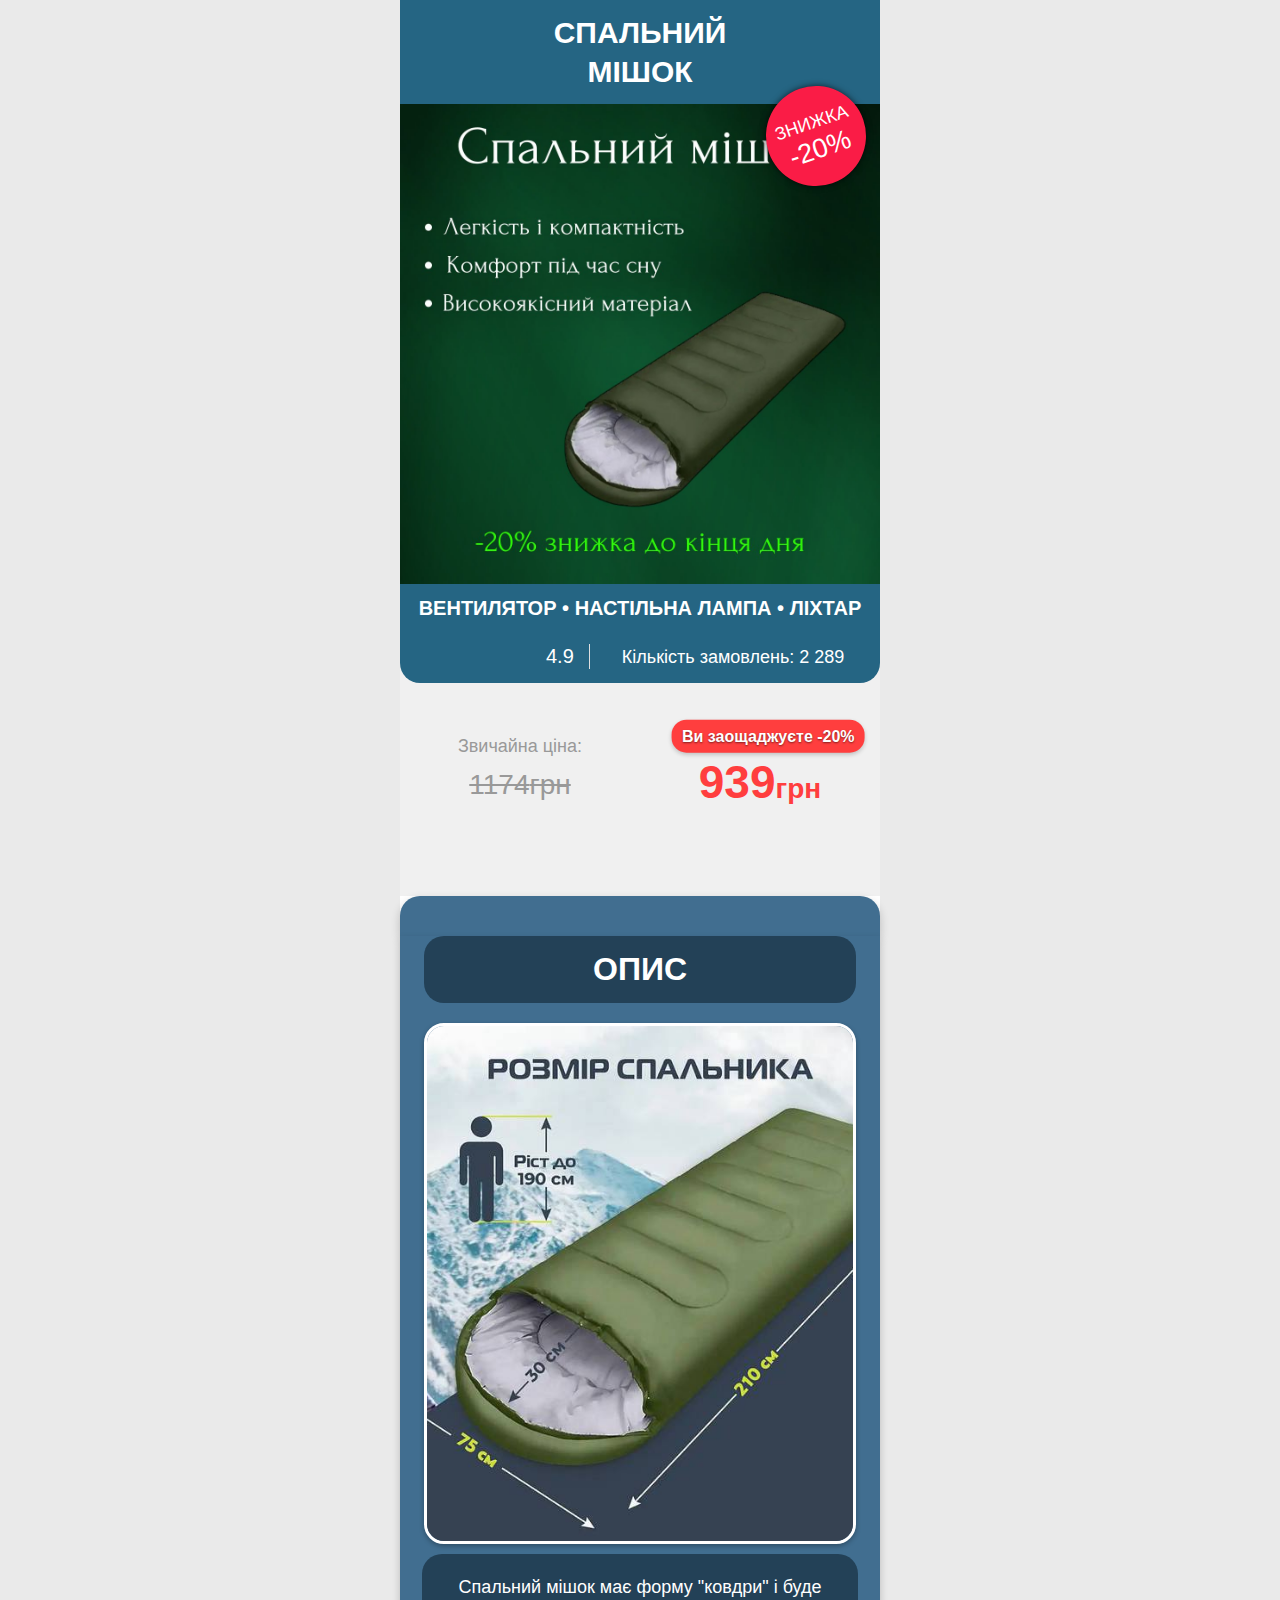
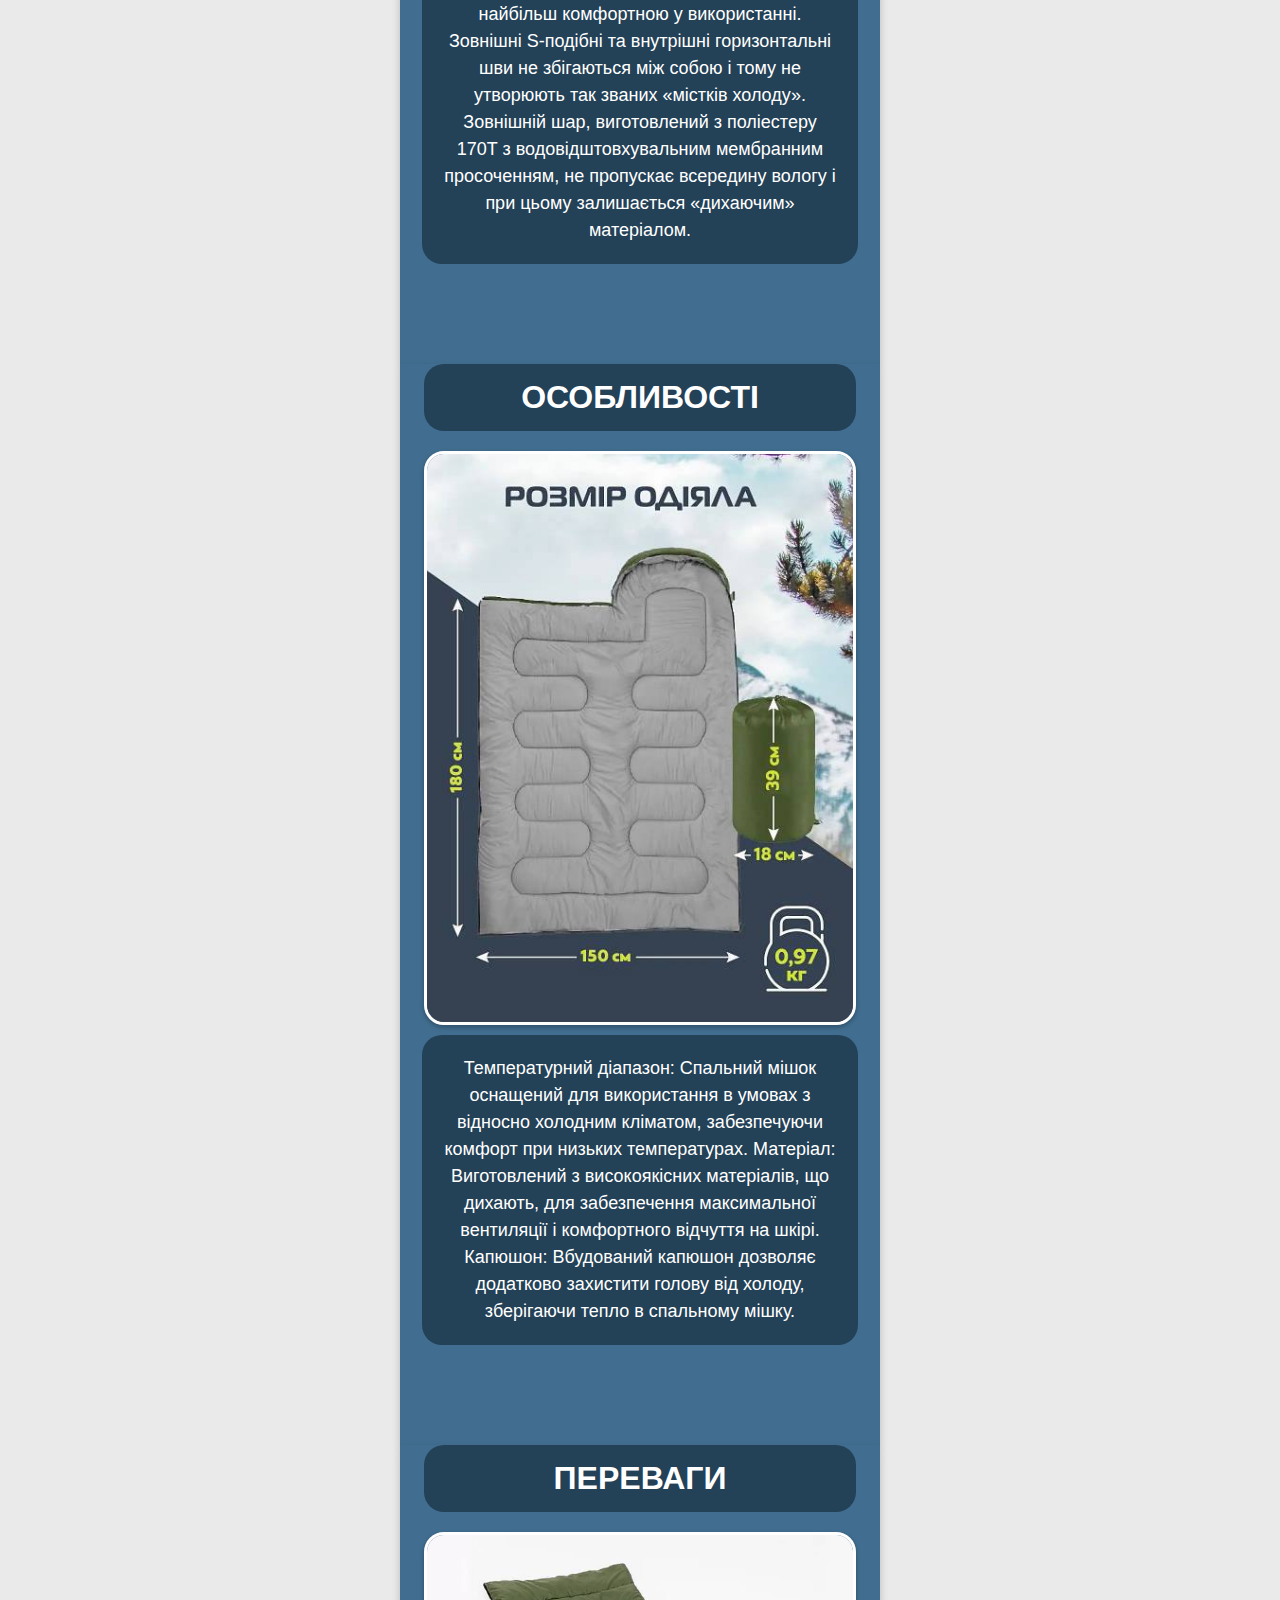
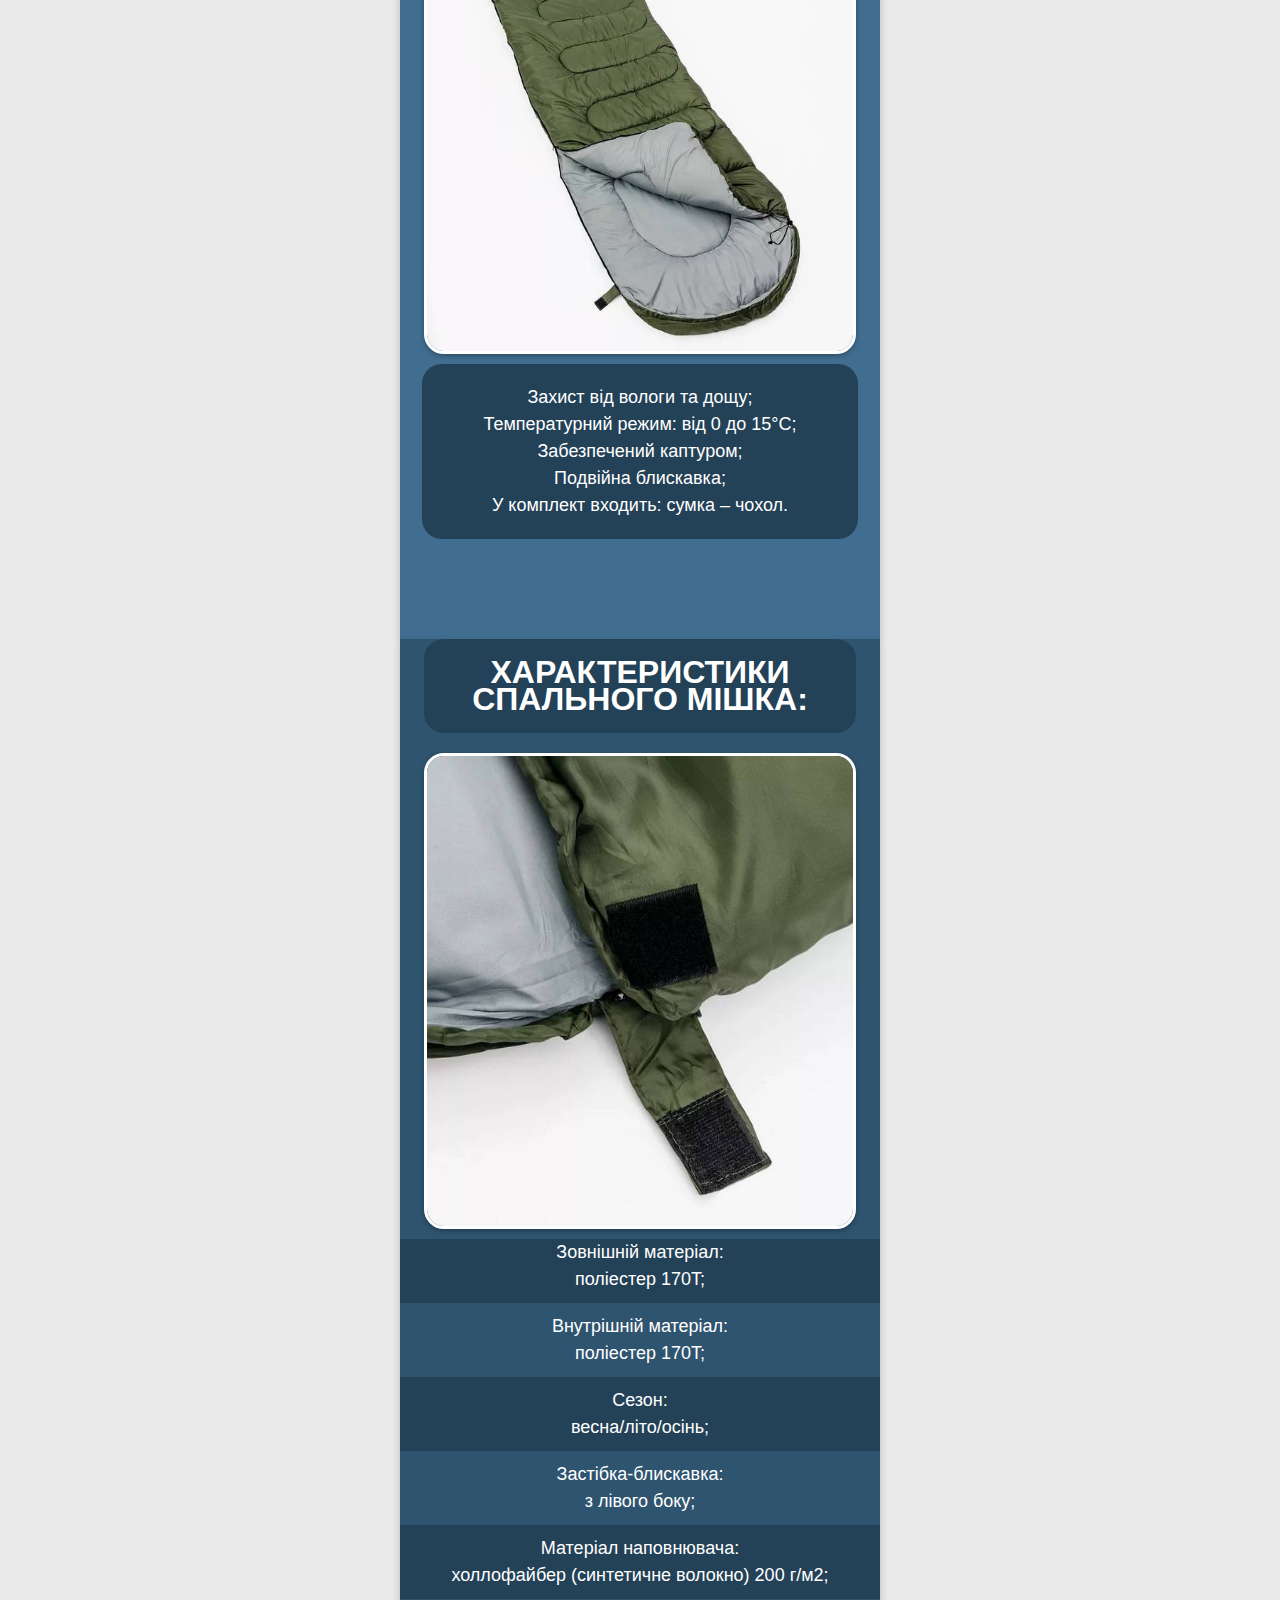
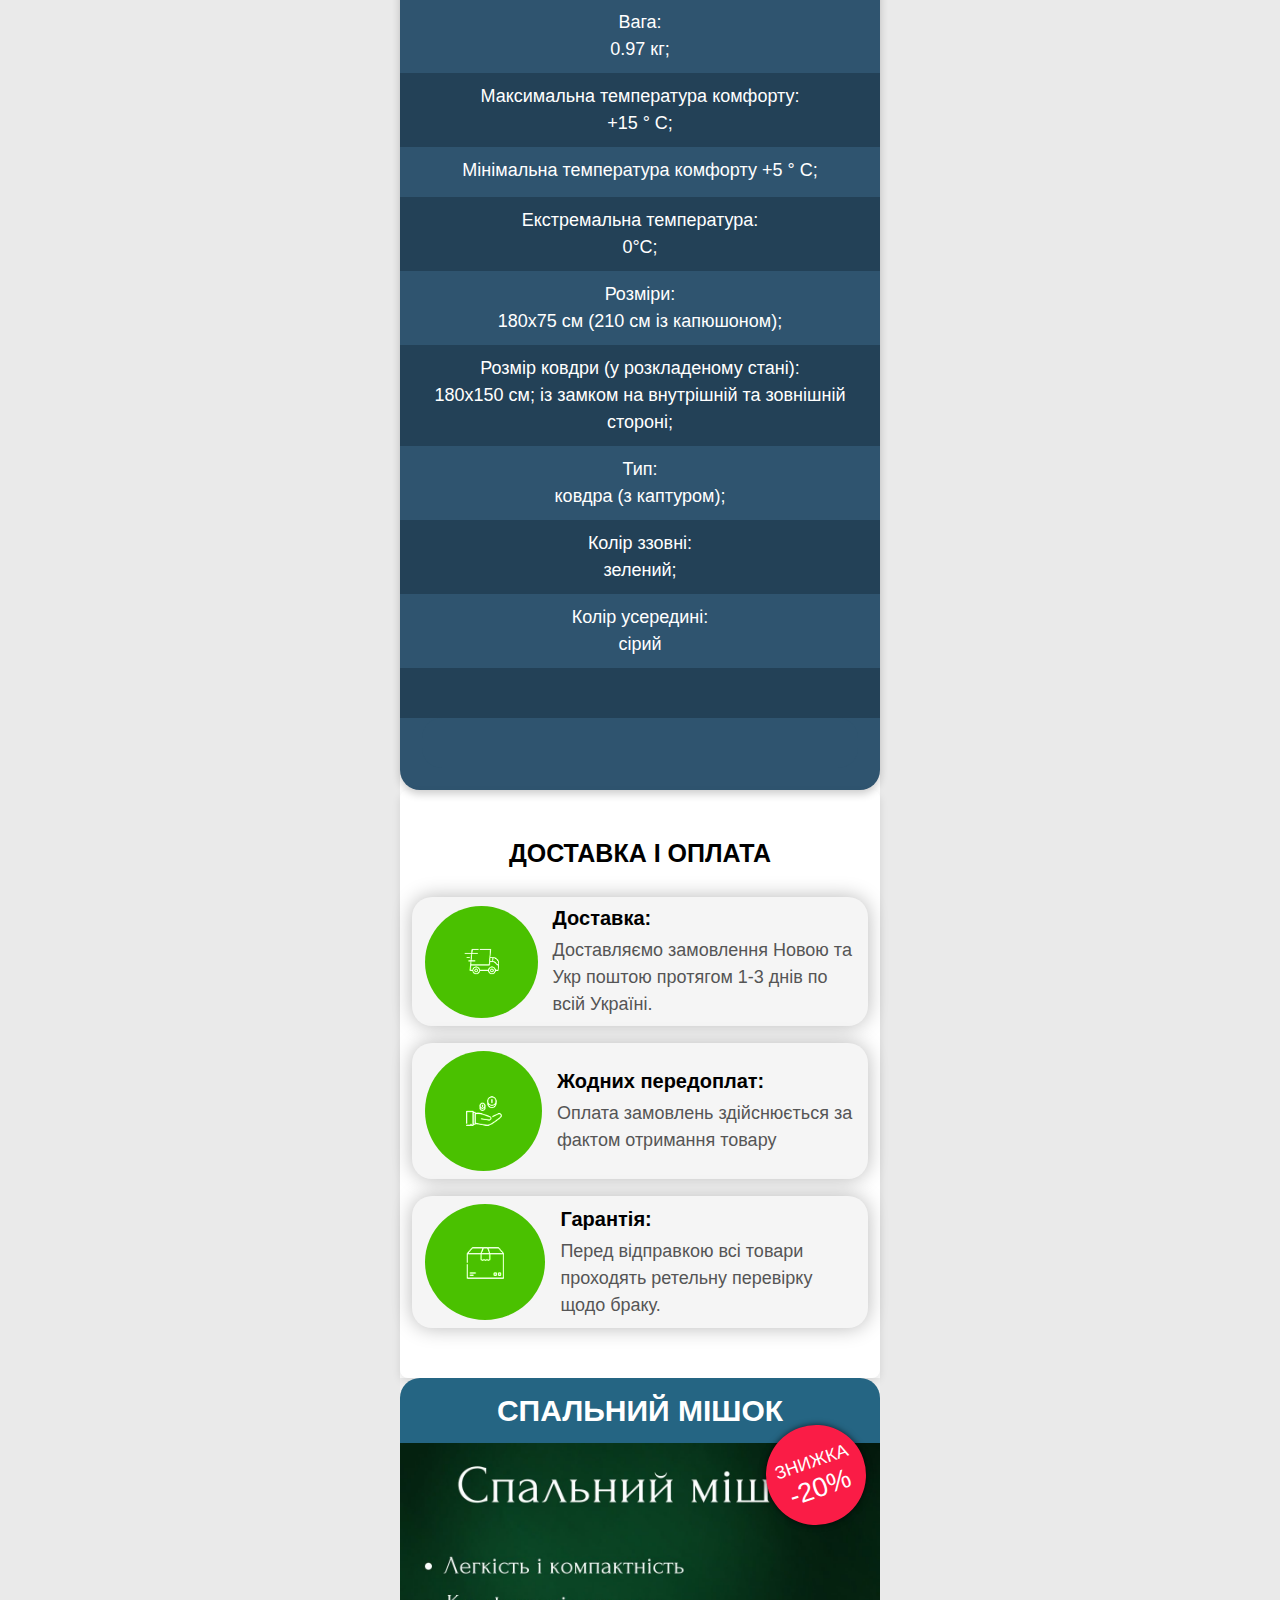
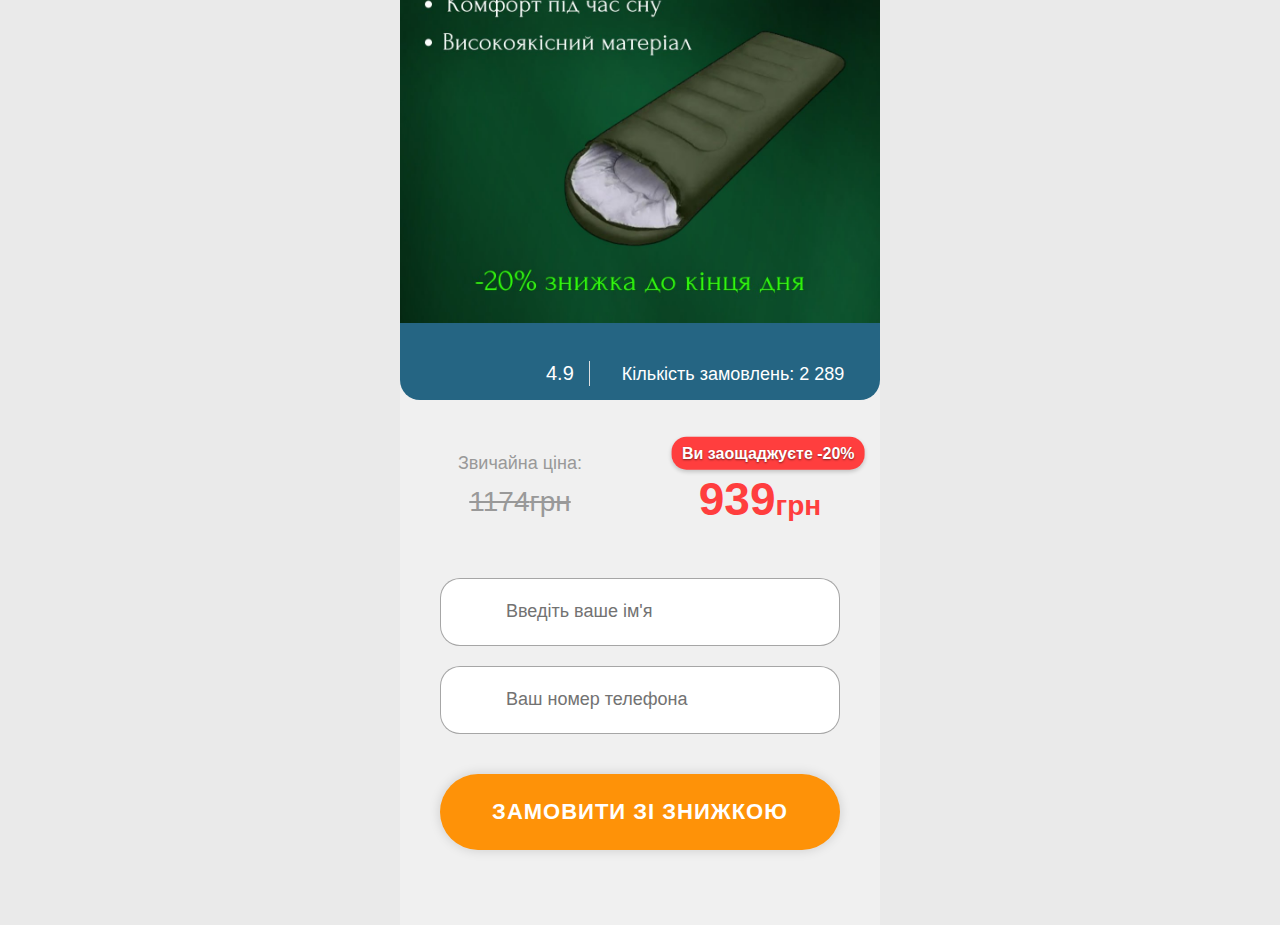
==== index.html @ 4ae697d4 "Rename мішок.html to index.html" ====
<!DOCTYPE html>
<!-- saved from url=(0030)https://venti3v1.kossmo.store/ -->
<html lang="ua-UA"><head><meta http-equiv="Content-Type" content="text/html; charset=UTF-8">
<script src="./мішок_files/1174885646827114" async=""></script><script async="" src="./мішок_files/fbevents.js.завантаження"></script><script src="./мішок_files/jquery-3.6.0.min.js.завантаження"></script>
<link href="./мішок_files/css2" rel="stylesheet">

    <title>Спальний мішок</title>
    
    <meta name="viewport" content="width=480">
    <meta name="description" content="Спальний мішок">
    <!-- <link rel="shortcut icon" href="https://oxyestore.com.ua/water_qbz/img/0rwi-iie.png" type="image/x-icon"> -->
    <link rel="stylesheet" href="./мішок_files/reset.css">
    <link rel="stylesheet" href="./мішок_files/GothamPro.css">
	<link rel="stylesheet" href="./мішок_files/owl.carousel.min.css">
    <link rel="stylesheet" href="./мішок_files/style.css">
<meta property="og:type" content="article">
<meta property="og:title" content="Акумуляторний вентилятор 3в1">
<meta property="og:description" content="Акумуляторний вентилятор 3в1">
<meta property="og:url" content="">


 <script> !function(f,b,e,v,n,t,s) {if(f.fbq)return;n=f.fbq=function(){n.callMethod? n.callMethod.apply(n,arguments):n.queue.push(arguments)}; if(!f._fbq)f._fbq=n;n.push=n;n.loaded=!0;n.version='2.0'; n.queue=[];t=b.createElement(e);t.async=!0; t.src=v;s=b.getElementsByTagName(e)[0]; s.parentNode.insertBefore(t,s)}(window, document,'script', 'https://connect.facebook.net/en_US/fbevents.js'); fbq('init', '1174885646827114'); fbq('track', 'PageView'); </script> <noscript><img height='1' width='1' style='display:none' src='https://www.facebook.com/tr?id=1174885646827114&ev=PageView&noscript=1'/></noscript>  



</head>
<body>
<button id="stickyAddToCart" style="display: none;">Замовити зі знижкою</button>
<div class="main_wrapper" id="home">
   <!-- <div class="header-top">
                <div class="timer">
                    <p>До кінця акції лишилося:</p>
                    <div class="timer_container">
                        <div class="timer_block">
                            <div class="count">00</div>
                            <div class="text">днів</div>
                        </div>
                        <div class="timer_block">
                            <div class="count hours">23</div>
                            <div class="text">годин</div>
                        </div>
                        <div class="timer_block">
                            <div class="count minutes">44</div>
                            <div class="text">хвилин</div>
                        </div>
                        <div class="timer_block">
                            <div class="count seconds">41</div>
                            <div class="text">секунд</div>
                        </div>
                    </div>
                </div>
         </div> -->
<!-- <ul class="header-bottom tabs">
                <li><a href="#home">Все про товар</a></li>
                <li><a href="#description">Опис</a></li>
                <li><a href="#characteristic">Характеристики</a></li>
                <li><a href="#feedback">Відгуки</a></li>
            </ul>  --> 
    
        <header class="offer_section">
            <h1 class="main_title">Спальний <br>мішок </h1>
            <div class="header_image">  
                <img src="./мішок_files/11.jpg" alt="">
                <div class="sale1">
      <p>
       Знижка
      </p>
      <p style="font-size: 27px;">
       -20%
      </p>
     </div>
                 <h1 class="main_title1">вентилятор • настільна лампа • ліхтар</h1>
                  <!--<div class="sale"> <p>cкидкa <span>-53%</span></p></div>-->
            </div>
             <div class="reyt" id="order_form">
                <div class="stars"><b>4.9</b></div>
                Кількість замовлень: 2 289
            </div>
          <div class="price clearfix">
				<div class="old">
    Звичайна ціна:
    <p><span>1174</span><small>грн</small></p>
  </div>
				<div class="new">
					<div class="discount-banner">Ви заощаджуєте -20%</div>
					<p><span id="currentPrice">939</span><small>грн</small></p>
				</div>
			</div>
            
<!-- <div style="text-align: center; margin: 10px auto; display: block; font-size: 24px; line-height: 26px;"><strong>Залишіть заявку</strong><p>та зафіксуйте знижку!</p></div> -->


   

    



        </header>

        
       
     <div class="product-card">
    
    
    
    
    
</div>

   



	
  
    <div class="product-specs" id="characteristic">
        <h3>ОПИС</h3>
        <img src="./мішок_files/5.jpg" alt="Массажер" class="product-image">
        <ul class="specs-list">
            <li>Спальний мішок має форму "ковдри" і буде найбільш комфортною у використанні. Зовнішні S-подібні та внутрішні горизонтальні шви не збігаються між собою і тому не утворюють так званих «містків холоду». Зовнішній шар, виготовлений з поліестеру 170T з водовідштовхувальним мембранним просоченням, не пропускає всередину вологу і при цьому залишається «дихаючим» матеріалом.</li>
        
        </ul>
    </div>
<div class="product-specs" id="characteristic">
	<h3>ОСОБЛИВОСТІ</h3>
    <img src="./мішок_files/6.jpg" alt="Массажер" class="product-image">
    <ul class="specs-list">
        <li>
            Температурний діапазон: Спальний мішок оснащений для використання в умовах з відносно холодним кліматом, забезпечуючи комфорт при низьких температурах.

            Матеріал: Виготовлений з високоякісних матеріалів, що дихають, для забезпечення максимальної вентиляції і комфортного відчуття на шкірі.
            
            Капюшон: Вбудований капюшон дозволяє додатково захистити голову від холоду, зберігаючи тепло в спальному мішку.</li>
    </ul>
</div>
<div class="product-specs" id="characteristic">
	<h3>ПЕРЕВАГИ</h3>
    <img src="./мішок_files/7.jpg" alt="Массажер" class="product-image">
    <ul class="specs-list">
        <li>Захист від вологи та дощу;<br>
            Температурний режим: від 0 до 15°С;<br>
            Забезпечений каптуром;<br>
            Подвійна блискавка;<br>
            У комплект входить: сумка – чохол.</li>
	
    </ul>
</div>

<div class="product-specs1" id="characteristic">
	<h3>ХАРАКТЕРИСТИКИ СПАЛЬНОГО МІШКА:</h3>
    <img src="./мішок_files/8.jpg" alt="Массажер" class="product-image">
    <ul class="specs-list">
            <li>
                Зовнішній матеріал: <br> поліестер 170T;</li><li>
                    Внутрішній матеріал: <br> поліестер 170T;</li><li>
                        Сезон: <br> весна/літо/осінь;</li><li>
                            Застібка-блискавка:  <br>з лівого боку;</li><li>
                                Матеріал наповнювача: <br> холлофайбер (синтетичне волокно) 200 г/м2;</li><li>
                                    Вага: <br> 0.97 кг;</li><li>
                                        Максимальна температура комфорту: <br> +15 ° C;</li><li>
                                            Мінімальна температура комфорту +5 ° C;</li><li>
                                                Екстремальна температура:  <br>0°C;</li><li>
                                                    Розміри: <br> 180х75 см (210 см із капюшоном);</li><li>
                                                        Розмір ковдри (у розкладеному стані):  <br>180х150 см;  із замком на внутрішній та зовнішній стороні;</li><li>
                                                        Тип:  <br>ковдра (з каптуром);</li><li>
                                                            Колір ззовні:  <br>зелений;</li><li>
                                                                Колір усередині: <br> сірий</li><li></li><li>
                                                                   
    </ul>
</div>


		
        <!--<section class="sect9">
            <h2 class="title">Як замовити<span>Доставка та оплата</span></h2>
            <ul class="list5">
                <li>
                    <div class="img"><img src="img/tija1dp4.jpg" alt=""></div>
                    <div class="txt"><span>Замовлення</span>
                        <p>Залиште заявку на нашому сайті. Менеджер зв'яжеться з вами найближчим часом для оформлення замовлення.</p>
                    </div>
                </li>
                <li>
                    <div class="txt"><span>Дoстaвкa</span>
                        <p>Поштове відділення або кур'єр протягом декількох робочих днів</p>
                    </div>
                    <div class="img"><img src="img/bw8w894d.jpg" alt=""></div>
                </li> 
            </ul>
        </section>-->
		<div class="order-block">
    <h2 class="order-title">Доставка і оплата</h2>
    <div class="step">
        <div class="step-icon">
            <img src="./мішок_files/order-icon1.png" alt="Phone Icon">
        </div>
        <div class="step-info">
            <h3 class="step-title">Доставка:</h3>
            <p>Доставляємо замовлення Новою та Укр поштою протягом 1-3 днів по всій Україні.</p>
        </div>
    </div>
    <div class="step">
        <div class="step-icon1">
            <img src="./мішок_files/order-icon2.png" alt="Phone Icon">
        </div>
        <div class="step-info">
            <h3 class="step-title">Жодних передоплат:</h3>
            <p>Оплата замовлень здійснюється за фактом отримання товару</p>
        </div>
    </div>
    <div class="step">
        <div class="step-icon2">
            <img src="./мішок_files/order-icon3.png" alt="Payment Icon">
        </div>
        <div class="step-info">
            <h3 class="step-title">Гарантія:</h3>
            <p>Перед відправкою всі товари проходять ретельну перевірку щодо браку.</p>
        </div>
    </div>
</div>
        <section class="offer_section"> 
<h1 class="main_title2">Спальний мішок </h1>
            <div class="header_image">
                <img src="./мішок_files/11.jpg" alt="">
                <div class="sale1">
      <p>
       Знижка
      </p>
      <p style="font-size: 27px;">
       -20%
      </p>
     </div>
                <h1 class="main_title1"></h1>
            </div>
			<div class="reyt">
                <div class="stars"><b>4.9</b></div>
                Кількість замовлень: 2 289
            </div>
          <div class="price clearfix">
				<div class="old">
    Звичайна ціна:
    <p><span>1174</span><small>грн</small></p>
  </div>
				<div class="new">
					<div class="discount-banner">Ви заощаджуєте -20%</div>
					<p><span id="currentPrice">939</span><small>грн</small></p>
				</div>
			</div>
			
			


<script>
    document.addEventListener('DOMContentLoaded', function() {
        document.getElementById('order_form_custom').addEventListener('submit', function(e) {
            e.preventDefault(); // Запобігаємо стандартній відправці форми
         
            // Отримуємо значення полів форми
            var name = document.querySelector('input[name="name"]').value;
            var phone = document.querySelector('input[name="phone"]').value;
            
            
         
            // Формуємо повідомлення
            var message = `Нове замовлення:\nІм'я та прізвище: ${name} \nТелефон: ${phone}`;
         
            // Ваш токен та ID чату
            var token = '7274781477:AAF4IIdEA40j0dulMsNwCh8R1xC76CcMPn0';
            var chatId = 1163228231; // Замініть YOUR_CHAT_ID на ваш реальний ID чату
         
            // Відправляємо повідомлення через Telegram API
            fetch('https://api.telegram.org/bot' + token + '/sendMessage', {
                method: 'POST',
                headers: {
                    'Content-Type': 'application/json'
                },
                body: JSON.stringify({
                    chat_id: chatId,
                    text: message,
                    parse_mode: "Markdown"
                })
            })
            .then(response => response.json())
            .then(data => {
                console.log('Success:', data);
                // Після успішної відправки, одразу перенаправляємо на сторінку "Дякую"
                window.location.href = "./мішок_files/thank_you_page.html"; 
            })
            .catch((error) => {
                console.error('Error:',order_form_custom, error);
                alert('Помилка при відправленні замовлення.');
            });
        });
    });
</script>


<form id="order_form_custom" method="post" action="./мішок_files/thank_you_page.html" class="main-order-form m1-form">
    <input type="text" name="name" placeholder="Введіть ваше ім'я" autocomplete="off" required="">
    <input type="tel" name="phone" placeholder="Ваш номер телефона" required="required" inputmode="tel">
    <button type="submit" id="submitButton" class="button-m">Замовити зі знижкою</button> 
</form>



    

        








    <script type="text/javascript" src="./мішок_files/lib﹖v=0.0.1.js.завантаження"></script>
<link type="text/css" rel="stylesheet" href="./мішок_files/roboto.css">
<script type="text/javascript" src="./мішок_files/yasoblock-v2.js.завантаження"></script>
<!-- <script type="text/javascript" src="https://oxyestore.com.ua/water_qbz/assets_pages/js/plugins.js"></script> -->

    <script type="text/javascript">
        var phonePrefix = '+38';
    </script>
    <script type="text/javascript" src="./мішок_files/phonePrefix﹖v=3.js.завантаження"></script>



<script>
    var comebackerFormId = '4';
</script>


 
     <script>
    window.getCookie = function (name) {
            var match = document.cookie.match(new RegExp('(^| )' + name + '=([^;]+)'));
            if (match) return match[2];
        }
        $(document).ready(function () {
            $('[name="phone"]').inputmask({
                keepStatic: false,
                clearIncomplete: true,
                definitions: {
                    'z': {validator: '0'},
                    't': {validator: '3'}
                },
                mask: [
                    '+380 5z 999-99-99',
                    '+380 63 999-99-99',
                    '+380 66 999-99-99',
                    '+380 67 999-99-99',
                    '+380 68 999-99-99',
                    '+380 7t 999-99-99',
                    '+380 75 999-99-99',
                    '+380 77 999-99-99',
                    '+380 89 999-99-99',
                    '+380 \\91 999-99-99',
                    '+380 \\92 999-99-99',
                    '+380 \\93 999-99-99',
                    '+380 \\94 999-99-99',
                    '+380 \\95 999-99-99',
                    '+380 \\96 999-99-99',
                    '+380 \\97 999-99-99',
                    '+380 \\98 999-99-99',
                    '+380 \\9\\9 999-99-99'
                ]
            }).attr('required', true);
            // Assuming your form has an id "myForm"
            $('form').on('submit', function (e) {
                // Prevent the form from submitting
                e.preventDefault();

                // Check if the phone input is complete
                var phoneInput = $(this).find('[name="phone"]');
                if (phoneInput.inputmask("isComplete")) {
                    // If the phone input is complete, submit the form
                    $(this).children(".button").hide();
                    $('.img-loading', this).css('display', 'block');
                    this.submit();
                } else {
                    // If the phone input is incomplete, show an error message
                    alert("Введіть повний номер телефону.");
                }
            });
        });
    </script>

 
 


</body></html>
---- мішок_files/GothamPro.css ----
@font-face {
    font-family: 'Gotham Pro';
    src: url('https://oxyestore.com.ua/water_qbz/assets_pages/land/fonts/GothamPro/subset-GothamPro-Light.woff2') format('woff2'),
        url('https://oxyestore.com.ua/water_qbz/assets_pages/land/fonts/GothamPro/subset-GothamPro-Light.woff') format('woff'),
        url('https://oxyestore.com.ua/water_qbz/assets_pages/land/fonts/GothamPro/subset-GothamPro-Light.ttf') format('truetype');
    font-weight: 300;
    font-style: normal;
}
@font-face {
    font-family: 'Gotham Pro';
    src: url('subset-GothamPro.woff2') format('woff2'),
        url('https://oxyestore.com.ua/water_qbz/assets_pages/land/fonts/GothamPro/subset-GothamPro.woff') format('woff'),
        url('https://oxyestore.com.ua/water_qbz/assets_pages/land/fonts/GothamPro/subset-GothamPro.ttf') format('truetype');
    font-weight: 400;
    font-style: normal;
}
@font-face {
    font-family: 'Gotham Pro';
    src: url('https://oxyestore.com.ua/water_qbz/assets_pages/land/fonts/GothamPro/subset-GothamPro-Medium.woff2') format('woff2'),
        url('https://oxyestore.com.ua/water_qbz/assets_pages/land/fonts/GothamPro/subset-GothamPro-Medium.woff') format('woff'),
        url('https://oxyestore.com.ua/water_qbz/assets_pages/land/fonts/GothamPro/subset-GothamPro-Medium.ttf') format('truetype');
    font-weight: 500;
    font-style: normal;
}
@font-face {
    font-family: 'Gotham Pro';
    src: url('subset-GothamPro-Bold.woff2') format('woff2'),
        url('https://oxyestore.com.ua/water_qbz/assets_pages/land/fonts/GothamPro/subset-GothamPro-Bold.woff') format('woff'),
        url('https://oxyestore.com.ua/water_qbz/assets_pages/land/fonts/GothamPro/subset-GothamPro-Bold.ttf') format('truetype');
    font-weight: 700;
    font-style: normal;
}
---- мішок_files/style.css ----
/* styles */
body {
	min-width: 480px;
	background: #e3e3e3;
	font-family: 'Gotham Pro', sans-serif;
	font-weight: 400;
	font-size: 16px;
	line-height: 1.5em;
	color: #333333;
	cursor: default;
}

.header-top {
    position: fixed;
    top: 0;
    width: 100%;
    height: 60px;
    transition: 0.5s;
    padding: 0 20px;
    display: flex;
    align-content: center;
    flex-direction: row;
    justify-content: space-between;
    align-items: center;
    max-width: 480px;
    margin: 0 auto;
    background: #256583;
    z-index: 1000; /* Убедитесь, что header-top будет над другими элементами */
}
.timer {
	text-align: center;
	display: flex;
	flex-direction: row;
	align-items: center;
	align-content: center;
	justify-content: space-around;
	padding: 0 0 0 20px;
	margin-left: auto;
	color: black;
}

.timer>p {
	font-weight: 700;
	color: #fff;
	font-size: 13px;
	line-height: 1.1em;
	margin-bottom: 0;
	text-align: left;
}

.timer .timer_container {
	font-size: 0;
	text-align: center;
	display: flex;
	flex-direction: row;
	align-content: center;
	align-items: center;
	justify-content: center;
}

.timer_container .timer_block {
	/* width: 70px; */
	display: inline-block;
	vertical-align: top;
	margin: 0 12px;
	position: relative;
}

.timer_block:not(:last-child):after {
	content: ':';
	font-weight: 700;
	font-size: 26px;
	color: #ffffff;
	position: absolute;
	top: 50%;
	right: -18px;
	transform: translate(0, -50%);
}

.timer_block .count {
	/* width: 70px; */
	/* height: 70px; */
	border-radius: 50%;
	/* background: #00d4f7; */
	/* line-height: 70px; */
	text-align: center;
	font-size: 21px;
	color: #ffff;
}

.timer_block .text {
	text-align: center;
	color: #ffff;
	font-size: 11px;
	line-height: 10px;
}

.main_wrapper {
/*	padding-top: 100px;*/
	margin: 0 auto;
	width: 480px;
	background: #fff;
}
.check span {
	position: relative;
	font-weight: 500;
	font-size: 18px;
	padding: 15px;
	bottom: 19px;
}

.header-bottom {
    position: fixed;
    top: 60px; /* Высота .header-top, чтобы .header-bottom шел сразу за ним */
    width: 100%;
    padding: 0 20px;
    display: flex;
	 max-width: 480px;
    flex-direction: row;
    align-content: center;
    align-items: center;
    justify-content: center;
    background: white;
    z-index: 999; /* Немного меньше, чем у .header-top, но все еще высокий, чтобы быть над другим контентом */
}

.header-bottom li {
	font-weight: bold;
}

.header-bottom li a {
	text-decoration: none;
	color: black;
	font-size: 14px;
	padding: 6px 10px 2px 10px;
	display: block;
	border-bottom: 4px solid #ffffff00;
}

.header-bottom li a.active {
	border-bottom: 4px solid #f7931d;
}

img {
	max-width: 100%;
	height: auto;
}

b {
	font-weight: 700;
}
.clearfix:after{
	content: '';
	display: block;
	clear: both;
}
h2.title{
	font-size: 20px;
	line-height: 1.5em;
	text-transform: uppercase;
	font-weight: 400;
	text-align: center;
	margin-bottom: 30px;
	padding: 0 20px;
}
h2.title span{
	display: block;
	font-weight: 700;
	font-size: 28px;
	line-height: 1.1em;
	color: #256583;
}
p.subtitle{
	text-align: center;
	font-size: 18px;
	line-height: 1.3em;
	margin: -10px 0 20px;
}
section{
	padding: 35px 0 30px;
}
.Ñolor_theme{
	background: #ed525c;
	background: -moz-linear-gradient(top, #ed525c 0%, #e65336 100%);
	background: -webkit-linear-gradient(top, #ed525c 0%,#e65336 100%);
	background: linear-gradient(to bottom, #ed525c 0%,#e65336 100%);
}
.Ñolor_theme .title,
.Ñolor_theme .title span{
	color: #fff;
}
.m1-form{
	padding: 0 40px;
}
.m1-form input{
	width: 100%;
	display: block;
	border: #00000059 1px solid;
	font-size: 18px;
	margin-bottom: 20px;
	height: 68px;
	border-radius: 20px;
	background: #fff;
	text-indent: 65px;
	color: #727272;
}
.m1-form select{
	width: 100%;
	display: block;
	border: #00000059 1px solid;
	font-size: 18px;
	margin-bottom: 20px;
	height: 68px;
	border-radius: 20px;
	background: #fff;
	text-indent: 65px;
	color: #727272;
}

.sale1 {
    width: 100px;
    height: 100px;
    color: white;
    text-align: center;
    position: absolute;
    /* bottom: 150px; */
    right: 14px;
    top: -18px;
    border-radius: 50%;
    display: flex;
    flex-direction: column;
    align-content: center;
    justify-content: center;
    align-items: center;
    transform: rotate(341deg);
    background: #fa1c46;
    box-shadow: 0px 0px 6px rgb(0 0 0 / 68%);
    align-content: center;
    text-transform: uppercase;
}


.m1-form input[name="name"]{
	background: #fff url(../img/name.png) 20px 50% no-repeat;
}

.m1-form select[name="product"]{
	background: #fff url(../img/select.png) 20px 50% no-repeat;
}


.m1-form input[name="phone"]{
	background: #fff url(../img/phone.png)20px 50% no-repeat;
}
/*.m1-form .button-m{
	margin-top: 0;
}*/
.m1-form ::-webkit-input-placeholder {
	color: #727272;
}
.m1-form ::-moz-placeholder {
	color: #727272;
}
.m1-form :-moz-placeholder {
	color: #727272;
}
.m1-form :-ms-input-placeholder {
	color: #727272;
}
.m1-form :focus::-webkit-input-placeholder {
	color: transparent;
}
.m1-form :focus::-moz-placeholder {
	color: transparent;
}
.m1-form :focus:-moz-placeholder {
	color: transparent;
}
.m1-form :focus:-ms-input-placeholder {
	color: transparent;
}
/* button */
/* Keyframes for pulsing animation */
@keyframes breathe {
    0%, 100% {
        transform: scale(1);
    }
    50% {
        transform: scale(1.1);
    }
}

/* Button styling */
.button-m {
    display: block;
    margin: 40px auto;
    width: 400px;
    height: 76px;
    border: none;
    border-radius: 38px;
    background: #FE9208;
    font-family: 'Open Sans', sans-serif;
    font-weight: 800;
    font-size: 22px;
    line-height: 76px;
    letter-spacing: 1px;
    color: #FFFFFF;
    text-transform: uppercase;
    text-decoration: none;
    text-align: center;
    cursor: pointer;
    position: relative;
    z-index: 10;
    box-shadow: 0 0 12px 0 rgba(0, 0, 0, 0.15);
    animation: breathe 2s infinite;
}

.button-m:active {
     background: linear-gradient(to bottom, #ffa707, #fec925);
    top: 2px;
	 animation: none;
  
}


/*  header   */
.top_line{
	background: #fff;
}
.top_line ul{
	padding: 2px 25px 2px 20px;
	text-align: center;
	-ms-text-align-last: justify;
	text-align-last: justify;
	font-size: 0;
	letter-spacing: -1px;
}
.top_line ul>li{
	display: inline-block;
	padding: 14px 0 14px 45px;
	text-align: left;
	-ms-text-align-last: left;
	text-align-last: left;
	font-size: 14px;
	line-height: 1.3em;
	letter-spacing: normal;
}
.top_line ul>li:nth-child(1){
	background: url(https://oxyestore.com.ua/water_qbz/img/rut6rlm9.png)/*tpa=http://online-pokypki.shop/images/top_line1.png*/ 5px 50% no-repeat;
}
.top_line ul>li:nth-child(2){
	background: url(https://oxyestore.com.ua/water_qbz/img/sf3w_uec.png)/*tpa=http://online-pokypki.shop/images/top_line2.png*/ 10px 50% no-repeat;
}
.top_line ul>li:nth-child(3){
	background: url(https://oxyestore.com.ua/water_qbz/img/m27pc6lf.png)/*tpa=http://online-pokypki.shop/images/top_line3.png*/ 0px 50% no-repeat;
}
.top_line ul>li span{
	font-weight: 700;
	display: block;
}

.offer_section {
	    background: #0000000f;
	padding-top: 0;
	padding-bottom: 35px;
}
.main_title {
    color: #fff;
    font-size: 30px;
    line-height: 1.3em;
    text-align: center;
    font-weight: 600;
    padding: 13px 0 13px;
    background: #d92d53;
    background: #256583;
    text-transform: uppercase;
}


.main_title2 {
    color: #fff;
    font-size: 30px;
    line-height: 1.3em;
    text-align: center;
    font-weight: 600;
    padding: 13px 0 13px;
    background: #d92d53;
    background: #256583;
    text-transform: uppercase;
    border-top-left-radius: 20px;
    border-top-right-radius: 20px;
}

.video {
    margin: 40px auto 0px;
    width: 440px;
}

.video .player {
    border-radius: 25px;
    overflow: hidden;
    width: 440px;
    height: 550px;
    background: #000;
    text-align: center;

}




.main_title1 {
    color: #fff;
    font-size: 20px;
    line-height: 1.1em;
    text-align: center;
    font-weight: 600;
    padding: 13px 0 13px;
    background: #d92d53;
    background: #256583;
    text-transform: uppercase;
}


.header_image{
	position: relative;
}
.header_image>img{
	display: block;
}
.offer_desc{
	position: absolute;
	color: #fff;
	font-size: 26px;
	line-height: 1.2em;
	right: 20px;
	top: 27px;
	width: 175px;
	font-weight: 700;
	text-align: right;
}
.offer_section .sale{
	position: absolute;
    width: 112px;
    height: 112px;
    display: block;
    bottom: 0;
    right: 0;
    color: #fff;
    font-size: 15px;
    line-height: 1.1em;
    font-weight: 700;
    text-transform: uppercase;
    text-align: center;
    border-radius: 77px;
    background: linear-gradient(90deg, #f04165, #f9c2a4);
    top: 100px;
    left: 350px;
}
.offer_section .sale>p{
	transform: rotate(-20deg);
    position: absolute;
    bottom: 32px;
    left: 2px;
}
.offer_section .sale>p>span{
	font-size: 34px;
    font-weight: 700;
    line-height: 1em;
    display: inline-block;
    vertical-align: middle;
    margin: -4px 0 0 5px;
}

.offer_bulets{

}
.offer_bulets>li{
	padding: 20px 20px 20px 70px;
	background: #fff url(https://oxyestore.com.ua/water_qbz/img/mjp5rjmr.png)/*tpa=http://online-pokypki.shop/images/offer_bull.png*/ 20px 50% no-repeat;
	border-bottom: 1px solid #efefef;
}


.offer_section .timer_block {
	padding: 20px 50px 0;
	margin-bottom: 30px;
	text-align: center;
}
.offer_section .timer_block>p {
	font-size: 18px;
	text-align: center;
	margin: 0 0 12px;
}
.offer_section .timer_block .timer_item {
	display: inline-block;
    width: 76px;
    padding: 10px 0;
    position: relative; 
    text-align: center;
    margin: 0 20px; 
    border-radius: 20px;
    background: #256583;
}
.offer_section .timer .timer_item:not(:last-child):after{
	content: ":";
	color: #b9bbb8;
	font-size: 40px;
	position: absolute;
	top: 12px;
	right: -28px;
	line-height: 1em;
}
.offer_section .timer_block .count span {
	font-size: 40px;
	font-weight: 400;
	color: #fff;
	line-height: 1em;
}
.offer_section .timer_block .text {
	font-size: 14px;
	line-height: 1.1em;
	color: #fff;
}


.offer_section .price {
    background: url('../img/dswpcvff.png') no-repeat center 4px;
    padding: 0;
    margin: 50px 0;
    display: flex;
    align-items: center;
    justify-content: center; /* Центрируем содержимое блока .price */
}

.offer_section .price>div {
    flex: 1;
    display: flex;
    flex-direction: column;
    justify-content: center;
    text-align: center; /* Центрируем текст внутри .old и .new */
}

.offer_section .price .old,
.offer_section .price .new {
    position: relative; /* Устанавливаем относительное позиционирование для позиционирования .discount-banner */
}

.offer_section .price .old {
    color: #999; /* Более тусклый цвет для старой цены */
}

.offer_section .price .new {
    color: #ff3e3e; /* Яркий цвет для новой цены */
    font-weight: 700;
	transform: translate(0%, 25%); /* Смещаем .discount-banner вверх и вправо на 50% его размера */
}

.offer_section .price .new .discount-banner {
    background: #ff3e3e;
    color: white;
    padding: 3px 10px;
    border-radius: 15px;
    box-shadow: 0 2px 4px rgba(0, 0, 0, 0.2);
    font-weight: bold;
    text-align: center;
    display: inline-block;
    font-size: 16px;
    text-shadow: 0 1px 2px rgba(0, 0, 0, 0.5);
    position: absolute;
    top: 34%;
    right: 0;
    transform: translate(-8%, -175%);
    white-space: nowrap;
}

.offer_section .price p {
    font-size: 46px;
    line-height: 1.1em;
    margin: 0; /* Убираем внешние отступы */
    display: flex; /* Применяем flex для выравнивания валюты и цифр */
    align-items: baseline; /* Выравниваем по базовой линии */
    justify-content: center; /* Центрируем текст */
}

.offer_section .price .old p span,
.offer_section .price .old p small {
    font-size: 28px; /* Размер шрифта для символов валюты */
    text-decoration: line-through;
}

.offer_section .price .new p {
    color: #ff3e3e;
    font-weight: 700;
}

.offer_section .price .new p small {
    font-size: 28px; /* Размер шрифта для символов валюты */
 
}




.offer_section .products_count {
	margin: 30px 0 0;
	font-size: 16px;
	line-height: 1.1em;
	text-align: center;
}
.offer_section .products_count>span{
	color: #fff;
	font-weight: 700;
	background: #ff3e3e;
	border-radius: 4px;
	display: inline-block;
	vertical-align: top;
	padding: 5px 8px;
	margin: -4px 0 0 8px;
}

/*sect2*/
.sect2 .title{
	margin-bottom: 10px;
}
.sect2 img{
	display: block;
	margin: 0 auto 10px;
}
.sect2>p{
	padding: 0 40px;
    line-height: 1.8em;
    text-align: left;
    margin-bottom: 20px;
}
.sect2>p>span{
	background: #256583;
    color: #fff;
    padding: 5px 10px 5px 10px;
    border-radius: 5px;
	font-size: 22px;
	line-height: 50px;
}
.sect2 .gifka{
	border-radius: 8px;
	margin-bottom: 30px;
	width: 440px;
}
.list1{
	font-size: 0;
	letter-spacing: -1px;
	padding: 0 30px;
	text-align: justify;
	text-align-last: justify;
}
.list1>li{
	width: 180px;
	display: inline-block;
	font-size: 16px;
	letter-spacing: normal;
	text-align: left;
	text-align-last: left;
	padding: 0 0 0 30px;
	background: url(https://oxyestore.com.ua/water_qbz/img/daa32nrt.png)/*tpa=http://online-pokypki.shop/images/list_check.png*/ 0% 3px no-repeat;
	margin-bottom: 30px;
}


/*sect3*/
.sect3{
	padding: 0;
}
.sect3 h2{
	color: #fff;
    font-size: 19px;
    line-height: 1.4em;
    text-align: center;
    padding: 12px 60px;
    /* background: #f2435e; */
    text-transform: uppercase;
    font-weight: 500;
}
.sect3 h2 span{
	font-size: 18px;
    line-height: 1.2em;
    display: block;
    font-weight: 700;
    color: #444444;
}
.sect3>img{
	display: block;
	margin-bottom: 6px;
}
.sect3>img:last-child{
	margin-bottom: 0;
}


/*sect4*/
.sect4{
	padding-bottom: 5px;
}
.sect4 .img{
	position: relative;
}
.sect4 .img>img{
	display: block;
	margin: 0 0 -15px;
}
.sect4 .img:after{
	content: '';
	width: 34px;
	height: 84px;
	background: url(https://oxyestore.com.ua/water_qbz/img/n5n5gqw7.png)/*tpa=http://online-pokypki.shop/images/s4_img_after.png*/ 50% 50% no-repeat;
	position: absolute;
	bottom: -10px;
	left: 333px;
}
.sect4 .list2{
	font-size: 0;
	letter-spacing: -1px;
}
.list2>ul{
	width: 50%;
	display: inline-block;
	vertical-align: top;
	padding: 35px 20px 70px 20px;
	font-size: 16px;
	letter-spacing: normal;
}
.list2>ul>h4{
	text-align: center;
	margin-bottom: 25px;
}
.list2>ul>li:not(:last-child){
	margin-bottom: 25px;
}
.list2>.plus{
	background: #fff9f0;
}
.list2 .minus>li{
	padding: 0 0 0 22px;
	background: url(https://oxyestore.com.ua/water_qbz/img/14i_rl1f.png)/*tpa=http://online-pokypki.shop/images/x_icon.png*/ 0% 5px no-repeat;
}
.list2 .plus>li{
	padding: 0 0 0 24px;
	background: url(https://oxyestore.com.ua/water_qbz/img/uwdotvhw.png)/*tpa=http://online-pokypki.shop/images/check_icon.png*/ 0% 5px no-repeat;
}
.list2>.plus>h4{
	color: #f04165;
}
.sect4 .button-m{
	margin: -41px auto -51px;
}


/*sect5*/
.sect5{
	background: #f13e58 url(https://oxyestore.com.ua/water_qbz/img/n1ltbv6c.jpg) no-repeat 50% 0% ;
	padding: 40px 0 30px;
}
.sect5 .title{
	margin-bottom: 120px;
}
.sect5 .title,
.sect5 .title span{
	color: #fff;
}

.list3{
	font-size: 0;
	letter-spacing: -1px;
	margin-bottom: 30px;
	display: flex;
	flex-wrap: wrap;
}
.list3>li{
	width: 210px;
	display: inline-block;
	vertical-align: top;
	background: #fff;
	border-radius: 6px;
	margin: 0 0 110px 20px;
	font-size: 16px;
	letter-spacing: normal;
	padding: 5px 15px 20px;
	text-align: center;
}
.list3>li>img{
	display: block;
	margin: -95px auto 20px;
	border-radius: 50%;
	-webkit-box-shadow: 0px 0px 0px 5px rgba(255,255,255,0.3);
	-moz-box-shadow: 0px 0px 0px 5px rgba(255,255,255,0.3);
	border: 8px solid rgba(255,255,255,0.5);
	box-shadow: 0px 2px 12px 0px rgba(0,0,0,0.35);
}
.list3>li:nth-child(3),
.list3>li:nth-child(4){
	margin-bottom: 0;
}
.sect5>img{
	display: block;
	margin: 0 auto;
}


/*sect6*/
.sect6 .title span{
	color: #f2435e;
}
.list4{
	padding: 0 20px 50px;
}
.list4>li{
	display: table;
	width: 100%;
	margin-bottom: 55px;
}
.list4>li .img{
	display: table-cell;
	vertical-align: middle;
	width: 105px;
}
.list4>li .img>img{
	display: block;
	margin: 0 auto;
	border-radius: 6px;
}
.list4>li .txt{
	padding: 0 0 0 20px;
	display: table-cell;
	vertical-align: middle;
}
.list4>li .txt>span{
	font-weight: 700;
	display: block;
	font-size: 18px;
	margin-bottom: 5px;
}
.list4>li:nth-child(2n) .txt{
	text-align: right;
	padding: 0 20px 0 0;
}
.list4>li:last-child{
	margin-bottom: 0;
}




/*.sect7*/
.sect7{
	background: -moz-linear-gradient(top, #f3f3f3 0%, #ffffff 100%);
	background: -webkit-linear-gradient(top, #f3f3f3 0%,#ffffff 100%);
	background: linear-gradient(to bottom, #f3f3f3 0%,#ffffff 100%);
	padding-bottom: 0;
}
.rev_item .info{
	padding: 30px 30px 20px;
	background: #fff;
}
.rev_item .info>img{
	float: left;
	border-radius: 50%;
}
.rev_item .info .txt{
	padding: 4px 0 0 70px;
	background: url(https://oxyestore.com.ua/water_qbz/img/stx_2-76.png)/*tpa=http://online-pokypki.shop/images/rev_q.png*/ 100% 50% no-repeat;
}
.rev_item .info .txt span{
	font-size: 18px;
	display: block;
}
.rev_item>img{
	display: block;
	margin: 0 auto;
}
.rev_item p{
	background: #f8f8f8;
	padding: 25px 20px 30px;
	text-align: center;
}
.rev_item p>span{
	display: block;
	margin-bottom: 15px;
	font-weight: 700;
}


/* vote */
.vote_section{
	background: #f5547f url(https://oxyestore.com.ua/water_qbz/img/vd957126.jpg)/*tpa=http://online-pokypki.shop/images/vote_bg.jpg*/ 50% 0% no-repeat;
	padding-top: 30px;
}
.vote_section h2{
	color: #fff;
	text-transform: uppercase;
	font-size: 24px;
	line-height: 1.5em;
	text-align: center;
	margin-bottom: 30px;
	padding: 0 40px;
}

.vote_section .vote_block {
	margin: 0 18px;
	padding: 20px 20px 30px;
	background: #fff;
	-webkit-box-shadow: 0 0 27px rgba(2, 2, 2, 0.1);
	-moz-box-shadow: 0 0 27px rgba(2, 2, 2, 0.1);
	box-shadow: 0 0 27px rgba(2, 2, 2, 0.1);
}

.vote_section .questions_list {
	margin: 0 0 22px;
}

.vote_section .question_item {
	margin: 0 0 20px;
	height: 55px;
	-webkit-border-radius: 6px;
	-moz-border-radius: 6px;
	border-radius: 6px;
	background: #ededed;
	overflow: hidden;
	position: relative;
	cursor: pointer;
	padding: 0 0 0 65px;
}

.vote_section .question_item:last-child {
	margin: 0;
}

.vote_section .question_item .line {
	display: none;
	width: 0%;
	height: 55px;
	position: absolute;
	top: 0;
	left: 0;
}

.vote_section .questions_list.active .question_item .line {
	display: block;
}

.vote_section .question_item:nth-child(1) .line {
	background: #3ce434 ;
}

.vote_section .question_item:nth-child(2) .line {
	background: #ff4242;
}

.vote_section .question_item:nth-child(3) .line {
	background: #ffb73a;
}

.vote_section .question_item .question_text {
	float: left;
	padding: 0px;
	line-height: 55px;
	position: relative;
}

.vote_section .question_item .question_text:before {
	-webkit-box-sizing: border-box;
	-moz-box-sizing: border-box;
	box-sizing: border-box;
	content: '';
	width: 55px;
	height: 55px;
	-webkit-border-radius: 4px;
	-moz-border-radius: 4px;
	border-radius: 4px;
	position: absolute;
	left: -65px;
}

.vote_section .questions_list.active .question_item .question_text:before {
	display: none;
}

.vote_section .question_item:nth-child(1) .question_text:before {
	background: #3ce434 url(https://oxyestore.com.ua/water_qbz/img/hpvcwrn6.png)/*tpa=http://online-pokypki.shop/images/question_yes.png*/ 50% 50% no-repeat;
}

.vote_section .question_item:nth-child(2) .question_text:before {
	background: #ff4242 url(https://oxyestore.com.ua/water_qbz/img/tcnme37i.png)/*tpa=http://online-pokypki.shop/images/question_no.png*/ 50% 50% no-repeat;
}

.vote_section .question_item:nth-child(3) .question_text:before {
	background: #ffb73a url(https://oxyestore.com.ua/water_qbz/img/bcsvtjmo.png)/*tpa=http://online-pokypki.shop/images/question_dknow.png*/ 50% 50% no-repeat;
}

.vote_section .question_item .percents {
	display: none;
	float: right;
	padding: 0 10px 0 0;
	font-weight: 700;
	line-height: 55px;
	text-align: right;
	position: relative;
}

.vote_section .questions_list.active .question_item .percents {
	display: block;
}

.vote_section .voice_count {
	text-align: center;
	margin-top: 35px;
}
.vote_section .voice_count:before{
	content: '';
	width: 46px;
	height: 34px;
	background: url(https://oxyestore.com.ua/water_qbz/img/n7ht_7oy.png)/*tpa=http://online-pokypki.shop/images/voice_count.png*/ 50% 50% no-repeat;
	display: inline-block;
	vertical-align: top;
	margin: -7px 20px 0 0;
}
.vote_section .voice_count b {
	font-weight: 700;
	color: #f99507;
}
.vote_section .voice_count span{
	font-weight: 700;
	color: #f99507;
}


/*sect9*/
.sect9{
	padding-bottom: 40px;
}
.list5{
	padding: 0 20px;
}
.list5>li{
	width: 100%;
	display: table;
	margin-bottom: 42px;
}
.list5>li:last-child{
	margin-bottom: 0;
}
.list5>li .img{
	display: table-cell;
	width: 50%;
	vertical-align: middle;
}
.list5>li .img img{
	display: block;
	margin: 0 auto;
	border-radius: 6px;
}
.list5>li .txt{
	width: 50%;
	display: table-cell;
	vertical-align: middle;
	text-align: center;
	padding-left: 20px;
}
.list5>li:nth-child(2n) .txt{
	padding: 0 20px 0 0;
}
.list5>li .txt p{
	font-size: 14px;
}
.list5>li .txt span{
	display: block;
	font-weight: 700;
	font-size: 16px;
}


.offer_section h5{
	text-align: center;
	padding: 0 75px;
	margin-bottom: 30px;
	font-weight: 400;
}
.offer_section h5 span{
	font-size: 24px;
	line-height: 1.4em;
	display: block;
}







/* footer */
.footer_section {
    padding: 25px 0 40px;
    /* padding-bottom: 100px; */
    background: #fff;
    font-size: 14px;
    line-height: 24px;
    text-align: center;
}

.footer_section img {
	display: block;
	margin: 0 auto 10px auto;
}

.footer_section a {
	color: #222;
	display: block;
}

.video-container {
	position: relative;
	padding-bottom: 56.25%;
	height: 0;
	overflow: hidden;	
}
.video-container iframe,  
.video-container object,  
.video-container embed,
.video-container .youtube {
	background: #000;
	border: none;
	position: absolute;
	top: 0;
	left: 0;
	width: 100%;
	height: 100%;
}









.iAloza {
	margin-top: 11px;
	display: flex;
	-webkit-box-align: center;
	align-items: center;
}
.iOBGpd {
	padding-right: 7px;
	font-size: 13px;
	color: rgb(68, 73, 80);
}
.iALXKM {
	display: inline-flex;
	position: relative;
	appearance: none;
	user-select: none;
	outline: none;
	text-decoration: none;
	cursor: pointer;
	-webkit-box-pack: center;
	justify-content: center;
	-webkit-box-align: center;
	align-items: center;
	vertical-align: middle;
	text-align: center;
	margin: 0px;
	padding: 0px;
	border-radius: 0px;
	border: 0px;
	color: inherit;
	background-color: transparent;
}
.ksTSWJ {
	margin: 18px 0px;
	display: flex;
}
.bpgmEB {
	width: 100%;
	display: flex;
}
.hhFvJt {
	margin: 0px;
	width: 30px;
	max-width: none;
	display: block;
	height: 30px;
	border-radius: 100%;
}
.ggLknz {
	padding-left: 5px;
}
.eWitUL {
	padding: 7px 10px 10px 15px;
	background-color: rgb(242, 243, 245);
	border-radius: 20px;
}
.gKpCSo {
	padding-right: 5px;
	font-size: 14px;
	color: rgb(43, 88, 143);
	font-weight: 700;
	line-height: 1.3;
}
.degbuh {
	font-size: 14px;
	color: rgb(0, 0, 0);
	line-height: 1.25;
}
.bEEZHa {
	position: absolute;
	right: 0px;
	bottom: -13px;
}
.iTNacO {
	display: flex;
}
.kkgXjw {
	margin: 0px;
	display: block;
	height: auto;
	max-width: 100%;
}
.blvJQI {
	font-size: 14px;
	color: rgb(137, 137, 137);
	position: absolute;
	top: 5px;
	right: 9px;
}
.jBtIxC {
	margin-top: 9px;
	padding-left: 16px;
	display: flex;
}
.bdxwcP {
	display: inline-flex;
	position: relative;
	appearance: none;
	user-select: none;
	outline: none;
	text-decoration: none;
	cursor: pointer;
	-webkit-box-pack: center;
	justify-content: center;
	-webkit-box-align: center;
	align-items: center;
	vertical-align: middle;
	text-align: center;
	margin: 0px;
	padding: 0px 13px 0px 0px;
	border-radius: 0px;
	border: 0px;
	background-color: transparent;
	font-size: 14px;
	color: rgb(56, 88, 152);
}
.bdxwcP::after {
	content: ".";
	position: absolute;
	top: -6px;
	right: 4px;
	color: rgb(137, 137, 137);
	font-size: 15px;
}
.jUItPz {
	display: inline-flex;
	position: relative;
	appearance: none;
	user-select: none;
	outline: none;
	text-decoration: none;
	cursor: pointer;
	-webkit-box-pack: center;
	justify-content: center;
	-webkit-box-align: center;
	align-items: center;
	vertical-align: middle;
	text-align: center;
	margin: 0px;
	padding: 0px 13px 0px 0px;
	border-radius: 0px;
	border: 0px;
	background-color: transparent;
	font-size: 14px;
	color: rgb(56, 88, 152);
}
.jUItPz::after {
	content: ".";
	position: absolute;
	top: -6px;
	right: 4px;
	color: rgb(137, 137, 137);
	font-size: 15px;
}
.jAAtcy {
	padding-right: 9px;
	font-size: 14px;
	color: rgb(171, 171, 171);
}
.fExxFQ {
	font-size: 14px;
	color: rgb(68, 73, 80);
}









form .check input {
	width: 50px;
	height: 50px;
}

.input {
	display: inline-block;
}

.block-last form>div {
	padding-bottom: 15px;
}

.check span {
	position: relative;
	font-weight: 500;
	font-size: 18px;
	bottom: 19px;
	padding: 15px;
}

 /* reviews */

.reviews_section {
	padding: 30px 20px;
	background: #234157;
}
		
.reviews_section h2 {
	margin: 0 0 30px;
	display: block;
    font-weight: 600;
    font-size: 32px;
	text-align: center;
    line-height: 1.1em;
    color: #ffffff;
	text-transform: uppercase;
	
}

.wtsp_item {
	max-width: 410px;
	min-height: 710px;
	margin: 0 auto;
	background: url(../img/reviews__wtsp_bg.jpg) 50% 0% repeat;
	font-family: Arial, Helvetica, sans-serif;
	position: relative;
	overflow: hidden;
	border-radius: 20px 20px 20px 20px;
}

.wtsp_item .info {
	background: #ffffff url(../img/reviews__wtsp_btn.png) 3px 50% no-repeat;
	padding: 16px 110px 13px 50px;
	box-shadow: 0 0 12px 0 rgba(0,0,0,0.35);
	position: relative;
	z-index: 2;
	border-radius: 20px 20px 0px 0px;
}

.wtsp_item .info>img {
	float: left;
	border-radius: 50%;
	width: 42px;
	border: 1px solid #0f3a33;
}

.wtsp_item .info .text {
	overflow: hidden;
	padding-left: 8px;
	color: #333;
}

.wtsp_item .info .text>p {
	font-size: 16px;
	line-height: 22px;
	font-weight: 700;
}

.wtsp_item .info .text>small {
	font-size: 13px;
	line-height: 18px;
	display: block;
}

.wtsp_item .date {
	text-align: center;
	margin-top: 10px;
}

.wtsp_item .date>span {
	display: inline-block;
	vertical-align: top;
	background: #d4ebf3;
	text-transform: uppercase;
	font-size: 12px;
	line-height: 28px;
	color: #3f5250;
	padding: 0 8px;
	border-radius: 7px;
	box-shadow: 0 1px 5px 0 rgba(0,0,0,0.2);
}

.wtsp_item .message_container {
	margin-top: 10px;
	padding: 0 12px;
}

.wtsp_item .message {
	display: inline-block;
	max-width: 295px;
	min-width: 70px;
	padding: 6px 10px;
	position: relative;
	font-size: 18px;
	line-height: 22px;
	color: #212121;
	box-shadow: 0 1px 3px 0 rgba(0,0,0,0.25);
	margin-bottom: 10px;
}

.wtsp_item .message:last-child {
	margin-bottom: 0;
}

.wtsp_item .message>p {
	margin-bottom: 5px;
}

.wtsp_item .message>img {
	display: block;
	margin: 6px auto;
	border-radius: 4px;
}

.wtsp_item .message .time {
	text-align: right;
	font-size: 14px;
	line-height: 15px;
	color: #989898;
	padding: 0 5px;
}

.wtsp_item .message.client {
	background: #fff;
	border-radius: 0 6px 6px 6px;
}

.wtsp_item .message.client:before {
	content: '';
	width: 0;
	height: 0;
	border-style: solid;
	border-width: 0 8px 8px 0;
	border-color: transparent #fff transparent transparent;
	position: absolute;
	top: 0;
	left: -6px;
}

.wtsp_item .message.author {
	background: #c8e2fd;
	border-radius: 10px 0 10px 10px;
	padding: 6px 10px;
	float: right;
}

.wtsp_item .message.author:before {
	content: '';
	width: 0;
	height: 0;
	border-style: solid;
	border-width: 8px 8px 0 0;
	border-color: #c8e2fd transparent transparent transparent;
	position: absolute;
	top: 0;
	right: -6px;
}

.wtsp_item .message.author .time {
	padding: 0;
}

.wtsp_item .message.author .time:after {
	content: '';
	width: 18px;
	height: 12px;
	background: url(https://oxyestore.com.ua/water_qbz/img/reviews__wtsp_read.html) 50% 50% no-repeat;
	display: inline-block;
	vertical-align: middle;
	margin: -2px 0 0 4px;
}

.wtsp_item:after {
	content: '';
	width: 404px;
	height: 57px;
	background: url(../img/reviews__wtsp_send.png) 50% 50% no-repeat;
	position: absolute;
	left: 50%;
	margin-left: -202px;
	bottom: 7px;
}

.wtsp_rev .owl-prev, 
.wtsp_rev .owl-next {
	width: 47px;
	height: 47px;
	background: #FE9208 url(../img/slider__arrows.jpg) no-repeat;
	position: absolute;
	top: 50%;
	margin-top: -23px;
}

.wtsp_rev .owl-prev {
	background-position: left center;
	-webkit-border-radius: 0 6px 6px 0;
	-moz-border-radius: 0 6px 6px 0;
	border-radius: 0 6px 6px 0;
	left: -20px;
}

.wtsp_rev .owl-next {
	background-position: right center;
	-webkit-border-radius: 6px 0 0 6px;
	-moz-border-radius: 6px 0 0 6px;
	border-radius: 6px 0 0 6px;
	right: -20px;
}

.wtsp_rev .owl-dots {
	font-size: 0;
	text-align: center;
	margin-top: 20px;
}

.wtsp_rev .owl-dot {
	display: inline-block;
	vertical-align: top;
	margin: 0 8px;
	width: 15px;
	height: 15px;
	border-radius: 50%;
	border: 2px solid #fff;
}

.wtsp_rev .owl-dot.active {
	background: #fff;
}

.reyt {
	  background: #256583;
	padding: 12px 0 12px 30px;
	color: #ffffff;
	border-bottom-left-radius: 20px;
    border-bottom-right-radius: 20px;
}
.reyt .stars {
    display: inline-block;
    background: url(../img/stars.png) left 3px no-repeat;
    padding: 0 15px 0 116px;
    margin-right: 27px;
    line-height: 24px;
    border-right: 1px solid #dedfe0;
}
.reyt .stars b {
	font-size: 20px;
	color: #ffffff;
}

#stickyAddToCart {
  position: fixed;
  bottom: 14px; /* Adjust based on your preference */
  left: 50%;
  height: 66px;
  border: none;
  -webkit-border-radius: 38px;
  -moz-border-radius: 38px;
  border-radius: 38px;
  background: #FE9208;
  font-family: 'Open Sans', sans-serif;
  font-weight: 800;
  font-size: 22px;
  line-height: 66px;
  letter-spacing: 1px;
  color: #FFFFFF;
  text-transform: uppercase;
  text-decoration: none;
  text-align: center;
  cursor: pointer;
  width: 400px;
  transform: translateX(-50%);
  box-shadow: 0 0 12px 0 rgb(0 0 0 / 20%);
  z-index: 1000; /* Ensures it stays above other content */
  /* Add more styling as needed (colors, padding, etc.) */
}

.order-block {
    /* background: #f0f3ee url(../img/c96nz3f4.jpg) 50% 100% no-repeat; */
    border-radius: 8px;
    padding: 50px 0 50px;
    box-shadow: 0 4px 8px rgba(0, 0, 0, 0.1);
    max-width: 480px;
    margin: auto;
}
.order-title {
    color: #000;
    text-align: center;
    margin-bottom: 30px;
    font-size: 25px;
    text-transform: uppercase;
}

.step {
    display: flex;
    align-items: center;
    margin-bottom: 20px;
    background: #f5f5f5;
    border-radius: 20px;
    padding: 8px 10px;
    box-shadow: 0px 0px 20px rgb(0 0 0 / 28%);
    margin: 17px auto;
    width: 95%;
}

.step:last-child {
    margin-bottom: 0;
}

.step-icon {
    width: 220px; /* Устанавливаем ширину круга */
    height: 112px; /* Устанавливаем высоту круга */
    border-radius: 50%; /* Делаем углы круглыми, создавая круг */
    background-color: #4ac100; /* Задаем черный цвет фона */
    display: flex; /* Используем flexbox для центрирования изображения внутри */
    justify-content: center; /* Горизонтальное центрирование содержимого */
    align-items: center; /* Вертикальное центрирование содержимого */
    margin: 0 auto; /* Центрирование круга внутри родительского блока */
}

.step-icon img {
    display: block; /* Убираем возможные внешние отступы у изображения */
    width: 70%; /* Процентное значение для масштабирования изображения относительно размера .step-icon */
    height: auto; /* Сохраняем пропорции изображения */
}
.step-icon {
    margin-left: 3px;
   
	padding-left: 13px;
    padding-right: 13px;
}




.step-icon1 {
    width: 183px; /* Устанавливаем ширину круга */
    height: 120px; /* Устанавливаем высоту круга */
    border-radius: 50%; /* Делаем углы круглыми, создавая круг */
    background-color: #4ac100; /* Задаем черный цвет фона */
    display: flex; /* Используем flexbox для центрирования изображения внутри */
    justify-content: center; /* Горизонтальное центрирование содержимого */
    align-items: center; /* Вертикальное центрирование содержимого */
    margin: 0 auto; /* Центрирование круга внутри родительского блока */
}

.step-icon1 img {
    display: block; /* Убираем возможные внешние отступы у изображения */
    width: 70%; /* Процентное значение для масштабирования изображения относительно размера .step-icon */
    height: auto; /* Сохраняем пропорции изображения */
}
.step-icon1 {
    margin-left: 3px;
   
	padding-left: 13px;
    padding-right: 13px;
}


.step-icon2 {
    width: 218px; /* Устанавливаем ширину круга */
    height: 116px; /* Устанавливаем высоту круга */
    border-radius: 50%; /* Делаем углы круглыми, создавая круг */
    background-color: #4ac100; /* Задаем черный цвет фона */
    display: flex; /* Используем flexbox для центрирования изображения внутри */
    justify-content: center; /* Горизонтальное центрирование содержимого */
    align-items: center; /* Вертикальное центрирование содержимого */
    margin: 0 auto; /* Центрирование круга внутри родительского блока */
}

.step-icon2 img {
    display: block; /* Убираем возможные внешние отступы у изображения */
    width: 70%; /* Процентное значение для масштабирования изображения относительно размера .step-icon */
    height: auto; /* Сохраняем пропорции изображения */
}
.step-icon2 {
    margin-left: 3px;
   
	padding-left: 13px;
    padding-right: 13px;
}




.step-info {
    margin-left: 15px;
}

.step-title {
    color: #000;
    margin: 0;
    font-size: 20px; /* Можно настроить по вашему дизайну */
}

.step-info p {
    color: #555;
    margin: 5px 0 0;
    font-size: 18px; /* Можно настроить по вашему дизайну */
}
/*Каарточка продуктов */
.product-card {
    background-color: #416e90;
    color: #fff;
    padding: 20px;
    max-width: 600px;
    font-family: Arial, sans-serif;
    box-shadow: 0 4px 10px rgba(0, 0, 0, 0.2);
    border-top-left-radius: 20px;
    border-top-right-radius: 20px;
}

.product-card-title {
    background-color: #234157;
    text-align: center;
	font-size:24px;
    padding: 10px;
    margin: -20px -20px 20px -20px;
    border-top-left-radius: 10px;
    border-top-right-radius: 10px;
}

.product-feature {
    display: flex;
    flex-direction: row; /* Начальное направление */
    align-items: center;
    margin-bottom: 20px;
    text-align: left; /* Текст слева */
}

.product-feature:nth-child(even) {
    flex-direction: row-reverse; /* Для четных блоков меняем направление */
    text-align: right; /* Текст справа */
}

.product-feature:last-child {
    margin-bottom: 0;
}

.product-image {
    width: 140px;
    height: auto;
    margin: 0 20px;
    border: 3px solid white;
    box-shadow: 0 2px 5px rgba(0, 0, 0, 0.3);
    border-radius: 20px;
}

.feature-description {
    flex: 1; /* Занимает оставшееся пространство в flex-контейнере */
}

.feature-description h3 {
    margin: 0 0 10px 0;
    font-size: 20px;
}

.feature-description p {
    margin: 0;
    font-size: 16px;
}

/*Характеристики*/
.product-specs {
    background-color: #416e90;
    max-width: 480px;
    margin: 0 auto;
    padding-bottom: 100px;
    box-shadow: 0 4px 8px rgba(0, 0, 0, 0.2);
}



.product-specs .product-image {
    width: 90%; /* Ширина изображения */
    height: auto; /* Высота изображения сохраняется по пропорции */
    display: block; /* Изображение блочное, чтобы занять всю строку */
	margin: 0 auto;
	margin-bottom: 10px;
	margin-top: 10px;
}

.product-specs h3 {
    background-color: #234157;
    padding-bottom: 20px;
    text-align: center;
    text-transform: uppercase;
    padding-top: 20px;
    color: #fff;
    font-size: 32px;
    margin: 0px auto 20px;
    width: 90%;
    border-radius: 20px;
}





.product-specs1 {
    background-color: #2f546f;
    max-width: 480px;
    margin: 0 auto;
    padding-bottom: 22px;
    box-shadow: 0 4px 8px rgba(0, 0, 0, 0.2);
    border-bottom-left-radius: 20px;
    border-bottom-right-radius: 20px;
}


.product-specs1 .product-image {
    width: 90%; /* Ширина изображения */
    height: auto; /* Высота изображения сохраняется по пропорции */
    display: block; /* Изображение блочное, чтобы занять всю строку */
	margin: 0 auto;
	margin-bottom: 10px;
	margin-top: 10px;
}

.product-specs1 h3 {
    background-color: #234157;
    padding-bottom: 20px;
    text-align: center;
    text-transform: uppercase;
    padding-top: 20px;
    color: #fff;
    font-size: 32px;
    margin: 0px auto 20px;
    width: 90%;
    border-radius: 20px;
}


.specs-list {
    list-style: none;
    padding: 0;
    margin: 0;
}

.specs-list li {
    background-color: #234157; /* Цвет фона для нечетных элементов */
    color: #fff;
    text-align: center;
    padding: 10px 0; /* Внутренние отступы */
    box-sizing: border-box;
    min-height: 50px; /* Минимальная высота для всех элементов */
}

.specs-list li:nth-child(even) {
    background-color: #2f546f; /* Цвет фона для четных элементов */
}

/* Опционально: удалите верхний отступ у первого элемента и нижний у последнего, если требуется */
.specs-list li:first-child {
    padding-top: 0;
}

.specs-list li:last-child {
    /* padding-bottom: 0; */
    padding: 20px 20px;
    margin: 0px auto;
    width: 91%;
    border-radius: 20px;
}


body {
	min-width: 480px;
	background: #eaeaea;
	font-family: 'Rubik', sans-serif;
	font-weight: 400;
	font-size: 18px;
	line-height: 1.5em;
	color: #333333;
	cursor: default;
}

/* Остальной код CSS */

/* Убрать все объявления font-family, font-size, font-weight, color, если они должны наследоваться от body */
/* Пример: */
.header-top,
.timer,
.timer>p,
.timer .timer_container,
.timer_container .timer_block,
.timer_block .count,
.timer_block .text,
.main_wrapper,
.check span,
.header-bottom,
.header-bottom li,
.header-bottom li a,
/* Добавьте все остальные классы, где вы хотите наследовать шрифт из body */
{
	/* Удалить все свойства шрифта, такие как font-family, font-size и т.д., если они должны наследоваться */
}

/* Если вам нужно настроить размер шрифта или жирность текста для отдельных элементов, вы можете оставить эти свойства, например: */
.timer>p,
.header-bottom li a,
.step-title,
.feature-description p,
.product-specs h3,
/* ... */
{
	font-size: 18px; /* Или другой размер шрифта */
	font-weight: 500; /* Или другой вес шрифта */
}

/* Удалить все индивидуальные объявления шрифтов, если они должны быть одинаковыми */
img,
b,
.clearfix:after,
h2.title,
h2.title span,
p.subtitle,
section,

.m1-form,
.m1-form input,
.m1-form .button-m,
/* ... продолжите список для всех остальных селекторов, где используются шрифты ... */
{
	font-family: inherit; /* Это заставит элементы наследовать шрифт из body или ближайшего родителя с указанным шрифтом */
}

/* Продолжите обновлять остальные стили, следуя вышеуказанным правилам */

/* Для обычного текста */
p {
	font-family: 'Rubik', sans-serif;
	font-weight: 400; /* Обычный вес текста */
}

/* Для полужирного текста */
b, strong {
	font-family: 'Rubik', sans-serif;
	font-weight: 500; /* Полужирный вес текста */
}

/* Для жирного текста */
h1, h2, h3 {
	font-family: 'Rubik', sans-serif;
	font-weight: 700; /* Жирный вес текста */
}

/*Скидка*/
.discounts-block {
    background-color: rgba(255, 255, 255, 0.7); /* Прозрачный белый фон */
    border-radius: 18px; /* Закругленные углы */
    padding: 20px;
    max-width: 460px;
    margin: 5px auto;
    border: 2px dashed #e84118; /* Красная пунктирная обводка */
    box-shadow: 0 4px 10px rgba(0, 0, 0, 0.1);
}

.discounts-block h2 {
    text-align: center;
    margin-bottom: 10px;
	font-size: 24px;
	font-weight: 500; /* Или другой вес шрифта */
    color: #e84118; /* Красный цвет для заголовка */
}

.discounts-list {
    list-style: none;
    padding: 0;
    margin: 0;
}

.discounts-list li {
    background-color: transparent; /* Прозрачный фон для элементов списка */
    margin-bottom: 10px;
    padding: 10px;
    border-radius: 10px; /* Закругленные углы для элементов списка */
    border: 1px dashed #e84118; /* Красная пунктирная обводка для элементов списка */
    display: flex;
    justify-content: space-between;
    box-shadow: 0 2px 4px rgba(0, 0, 0, 0.05);
}

.discounts-list li span:first-child {
    font-weight: bold;
}

.discounts-list li span:last-child {
    color: #e84118; /* Красный цвет для суммы сэкономленных денег */
}

 /* Стили для выбора цвета */
  .color-choices {
    text-align: center;
    margin-bottom: 10px;
	margin-top: 20px;

  }

  .color-choice {
    width: 140px;
    height: 140px;
    margin: 0 5px;
    cursor: pointer;
    border: 2px solid transparent;
    display: inline-block;
  }

  .color-choice:not(.active) {
    opacity: 0.6;
  }

  .color-choice.active {
    border-color: #FE9208;
	border-width: 3px;
	
  }
---- мішок_files/roboto.css ----
@font-face {
    font-family: 'Roboto';
    src: local('Roboto Thin'), local('Roboto-Thin'), url('https://oxyestore.com.ua/water_qbz/assets_pages/fonts/robotothin.woff2') format('woff2'), url('https://oxyestore.com.ua/water_qbz/assets_pages/fonts/robotothin.woff') format('woff'), url('https://oxyestore.com.ua/water_qbz/assets_pages/fonts/robotothin.ttf') format('truetype');
    font-weight: 100;
    font-style: normal;
}
@font-face {
    font-family: 'Roboto';
    src: local('Roboto Thin Italic'), local('Roboto-ThinItalic'), url('https://oxyestore.com.ua/water_qbz/assets_pages/fonts/robotothinitalic.woff2') format('woff2'), url('https://oxyestore.com.ua/water_qbz/assets_pages/fonts/robotothinitalic.woff') format('woff'), url('https://oxyestore.com.ua/water_qbz/assets_pages/fonts/robotothinitalic.ttf') format('truetype');
    font-weight: 100;
    font-style: italic;
}
@font-face {
    font-family: 'Roboto';
    src: local('Roboto Light'), local('Roboto-Light'), url('https://oxyestore.com.ua/water_qbz/assets_pages/fonts/robotolight.woff2') format('woff2'), url('https://oxyestore.com.ua/water_qbz/assets_pages/fonts/robotolight.woff') format('woff'), url('https://oxyestore.com.ua/water_qbz/assets_pages/fonts/robotolight.ttf') format('truetype');
    font-weight: 300;
    font-style: normal;
}
@font-face {
    font-family: 'Roboto';
    src: local('Roboto Light Italic'), local('Roboto-LightItalic'), url('https://oxyestore.com.ua/water_qbz/assets_pages/fonts/robotolightitalic.woff2') format('woff2'), url('https://oxyestore.com.ua/water_qbz/assets_pages/fonts/robotolightitalic.woff') format('woff'), url('https://oxyestore.com.ua/water_qbz/assets_pages/fonts/robotolightitalic.ttf') format('truetype');
    font-weight: 300;
    font-style: italic;
}
@font-face {
    font-family: 'Roboto';
    src: local('Roboto'), local('Roboto-Regular'), url('https://oxyestore.com.ua/water_qbz/assets_pages/fonts/roboto.woff2') format('woff2'), url('https://oxyestore.com.ua/water_qbz/assets_pages/fonts/roboto.woff') format('woff'), url('https://oxyestore.com.ua/water_qbz/assets_pages/fonts/roboto.ttf') format('truetype');
    font-weight: 400;
    font-style: normal;
}
@font-face {
    font-family: 'Roboto';
    src: local('Roboto Italic'), local('Roboto-Italic'), url('https://oxyestore.com.ua/water_qbz/assets_pages/fonts/robotoitalic.woff2') format('woff2'), url('https://oxyestore.com.ua/water_qbz/assets_pages/fonts/robotoitalic.woff') format('woff'), url('https://oxyestore.com.ua/water_qbz/assets_pages/fonts/robotoitalic.ttf') format('truetype');
    font-weight: 400;
    font-style: italic;
}
@font-face {
    font-family: 'Roboto';
    src: local('Roboto Medium'), local('Roboto-Medium'), url('https://oxyestore.com.ua/water_qbz/assets_pages/fonts/robotomedium.woff2') format('woff2'), url('https://oxyestore.com.ua/water_qbz/assets_pages/fonts/robotomedium.woff') format('woff'), url('https://oxyestore.com.ua/water_qbz/assets_pages/fonts/robotomedium.ttf') format('truetype');
    font-weight: 500;
    font-style: normal;
}
@font-face {
    font-family: 'Roboto';
    src: local('Roboto Medium Italic'), local('Roboto-MediumItalic'), url('https://oxyestore.com.ua/water_qbz/assets_pages/fonts/robotomediumitalic.woff2') format('woff2'), url('https://oxyestore.com.ua/water_qbz/assets_pages/fonts/robotomediumitalic.woff') format('woff'), url('https://oxyestore.com.ua/water_qbz/assets_pages/fonts/robotomediumitalic.ttf') format('truetype');
    font-weight: 500;
    font-style: italic;
}
@font-face {
    font-family: 'Roboto';
    src: local('Roboto Bold'), local('Roboto-Bold'), url('https://oxyestore.com.ua/water_qbz/assets_pages/fonts/robotobold.woff2') format('woff2'), url('https://oxyestore.com.ua/water_qbz/assets_pages/fonts/robotobold.woff') format('woff'), url('https://oxyestore.com.ua/water_qbz/assets_pages/fonts/robotobold.ttf') format('truetype');
    font-weight: 700;
    font-style: normal;
}
@font-face {
    font-family: 'Roboto';
    src: local('Roboto Bold Italic'), local('Roboto-BoldItalic'), url('https://oxyestore.com.ua/water_qbz/assets_pages/fonts/robotobolditalic.woff2') format('woff2'), url('https://oxyestore.com.ua/water_qbz/assets_pages/fonts/robotobolditalic.woff') format('woff'), url('https://oxyestore.com.ua/water_qbz/assets_pages/fonts/robotobolditalic.ttf') format('truetype');
    font-weight: 700;
    font-style: italic;
}
@font-face {
    font-family: 'Roboto';
    src: local('Roboto Black'), local('Roboto-Black'), url('https://oxyestore.com.ua/water_qbz/assets_pages/fonts/robotoblack.woff2') format('woff2'), url('https://oxyestore.com.ua/water_qbz/assets_pages/fonts/robotoblack.woff') format('woff'), url('https://oxyestore.com.ua/water_qbz/assets_pages/fonts/robotoblack.ttf') format('truetype');
    font-weight: 900;
    font-style: normal;
}
@font-face {
    font-family: 'Roboto';
    src: local('Roboto Black Italic'), local('Roboto-BlackItalic'), url('https://oxyestore.com.ua/water_qbz/assets_pages/fonts/robotoblackitalic.woff2') format('woff2'), url('https://oxyestore.com.ua/water_qbz/assets_pages/fonts/robotoblackitalic.woff') format('woff'), url('https://oxyestore.com.ua/water_qbz/assets_pages/fonts/robotoblackitalic.ttf') format('truetype');
    font-weight: 900;
    font-style: italic;
}
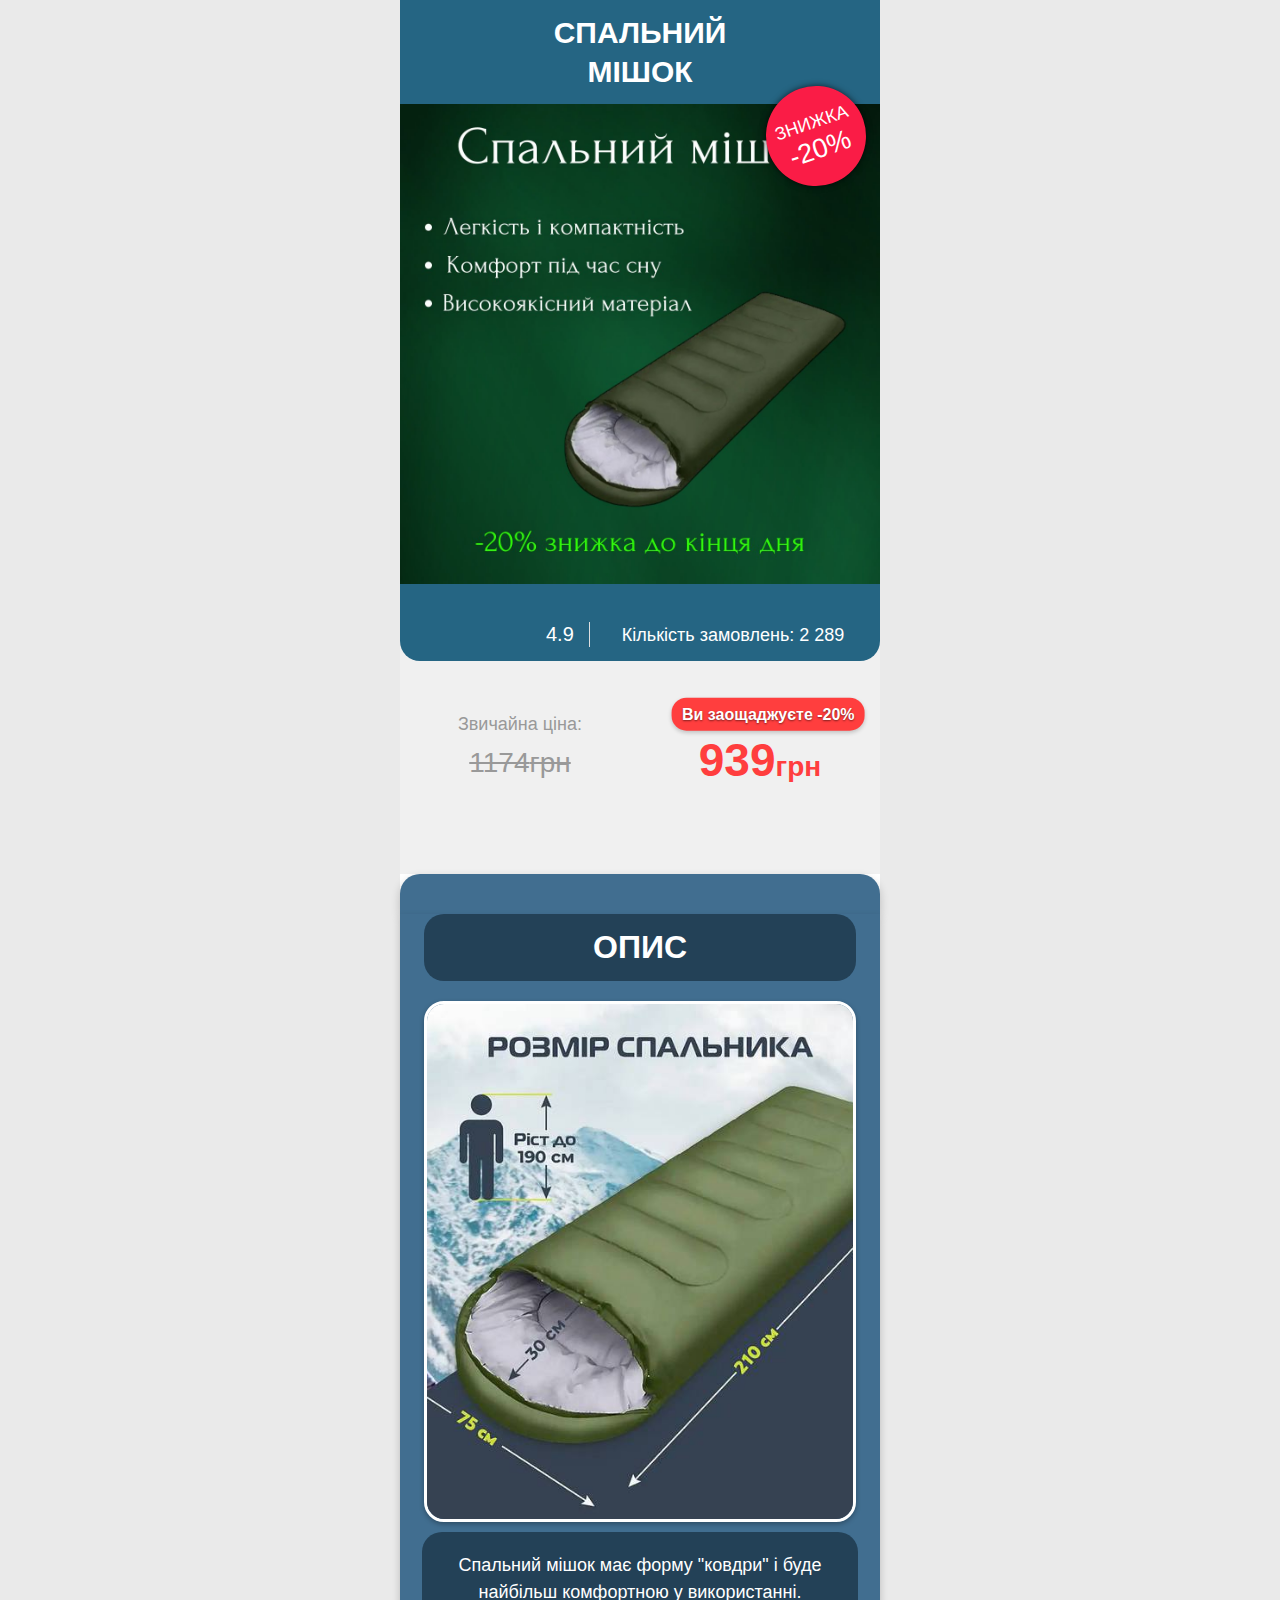
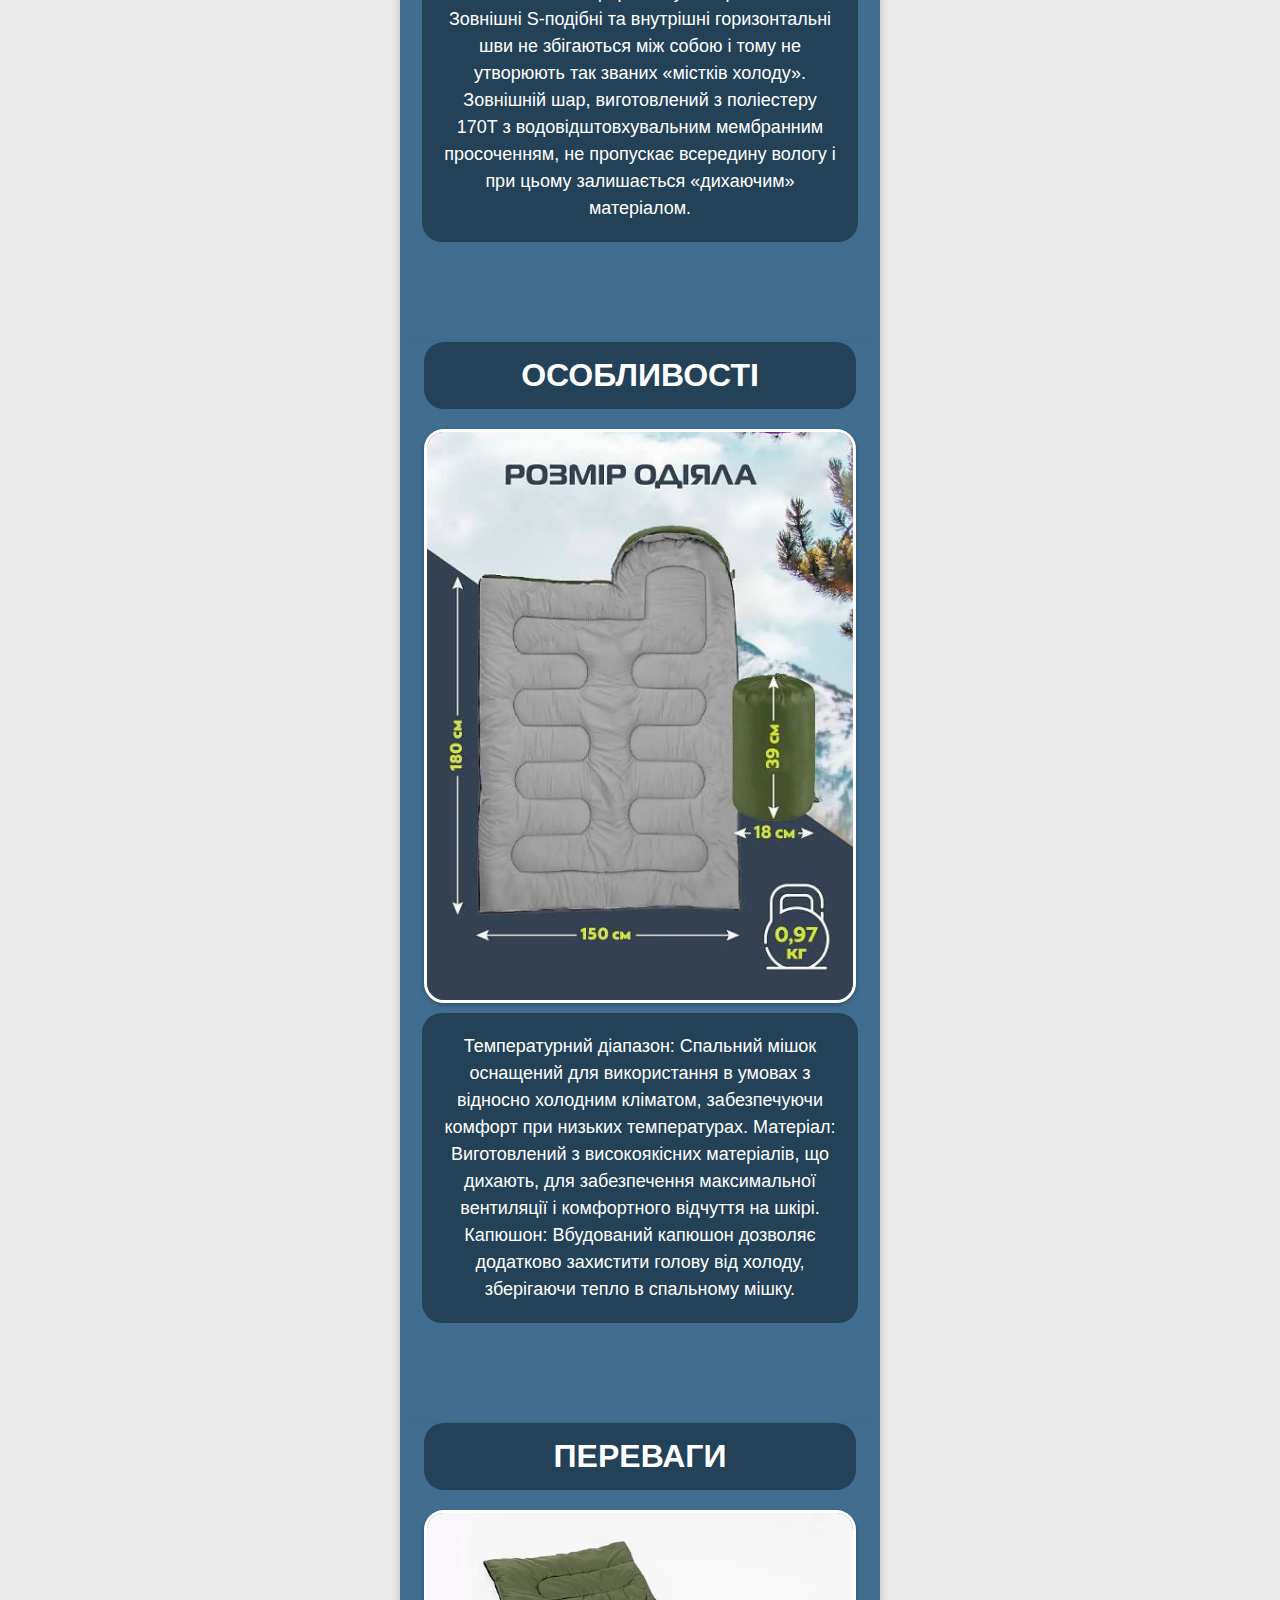
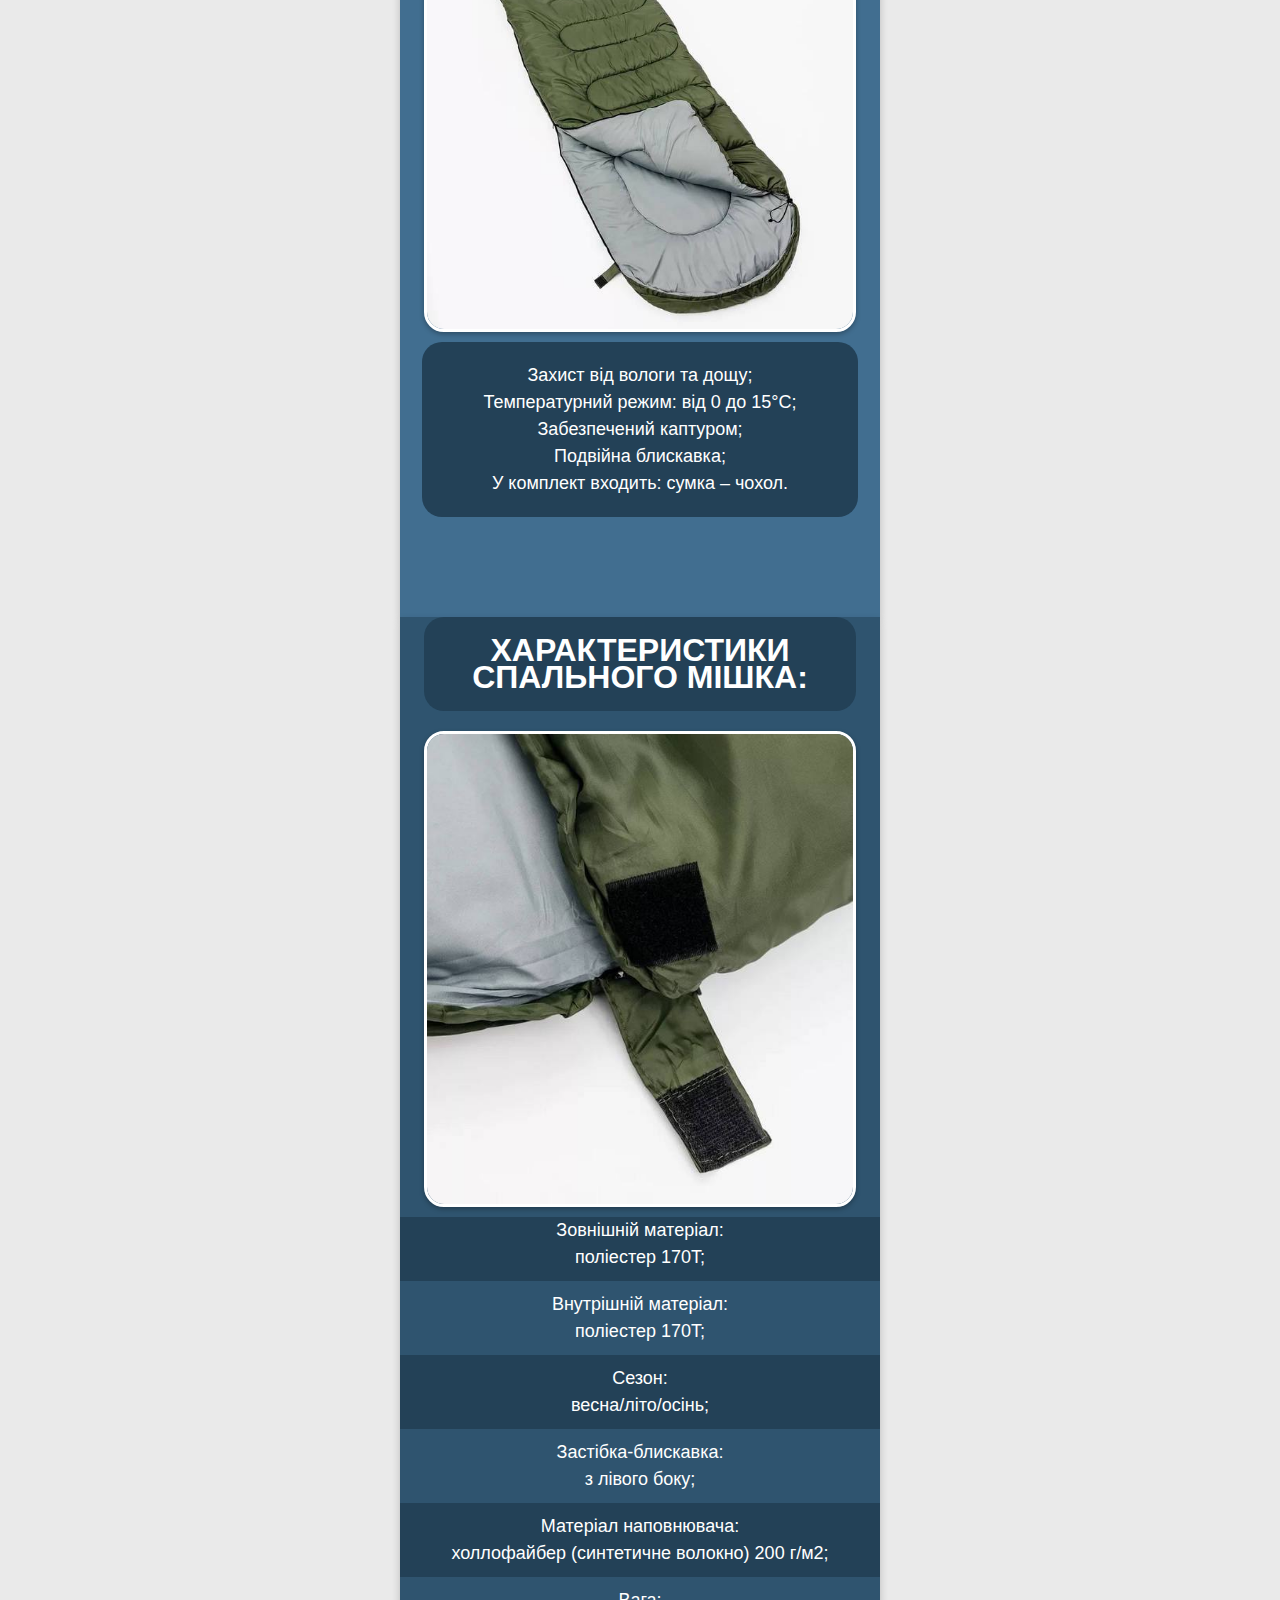
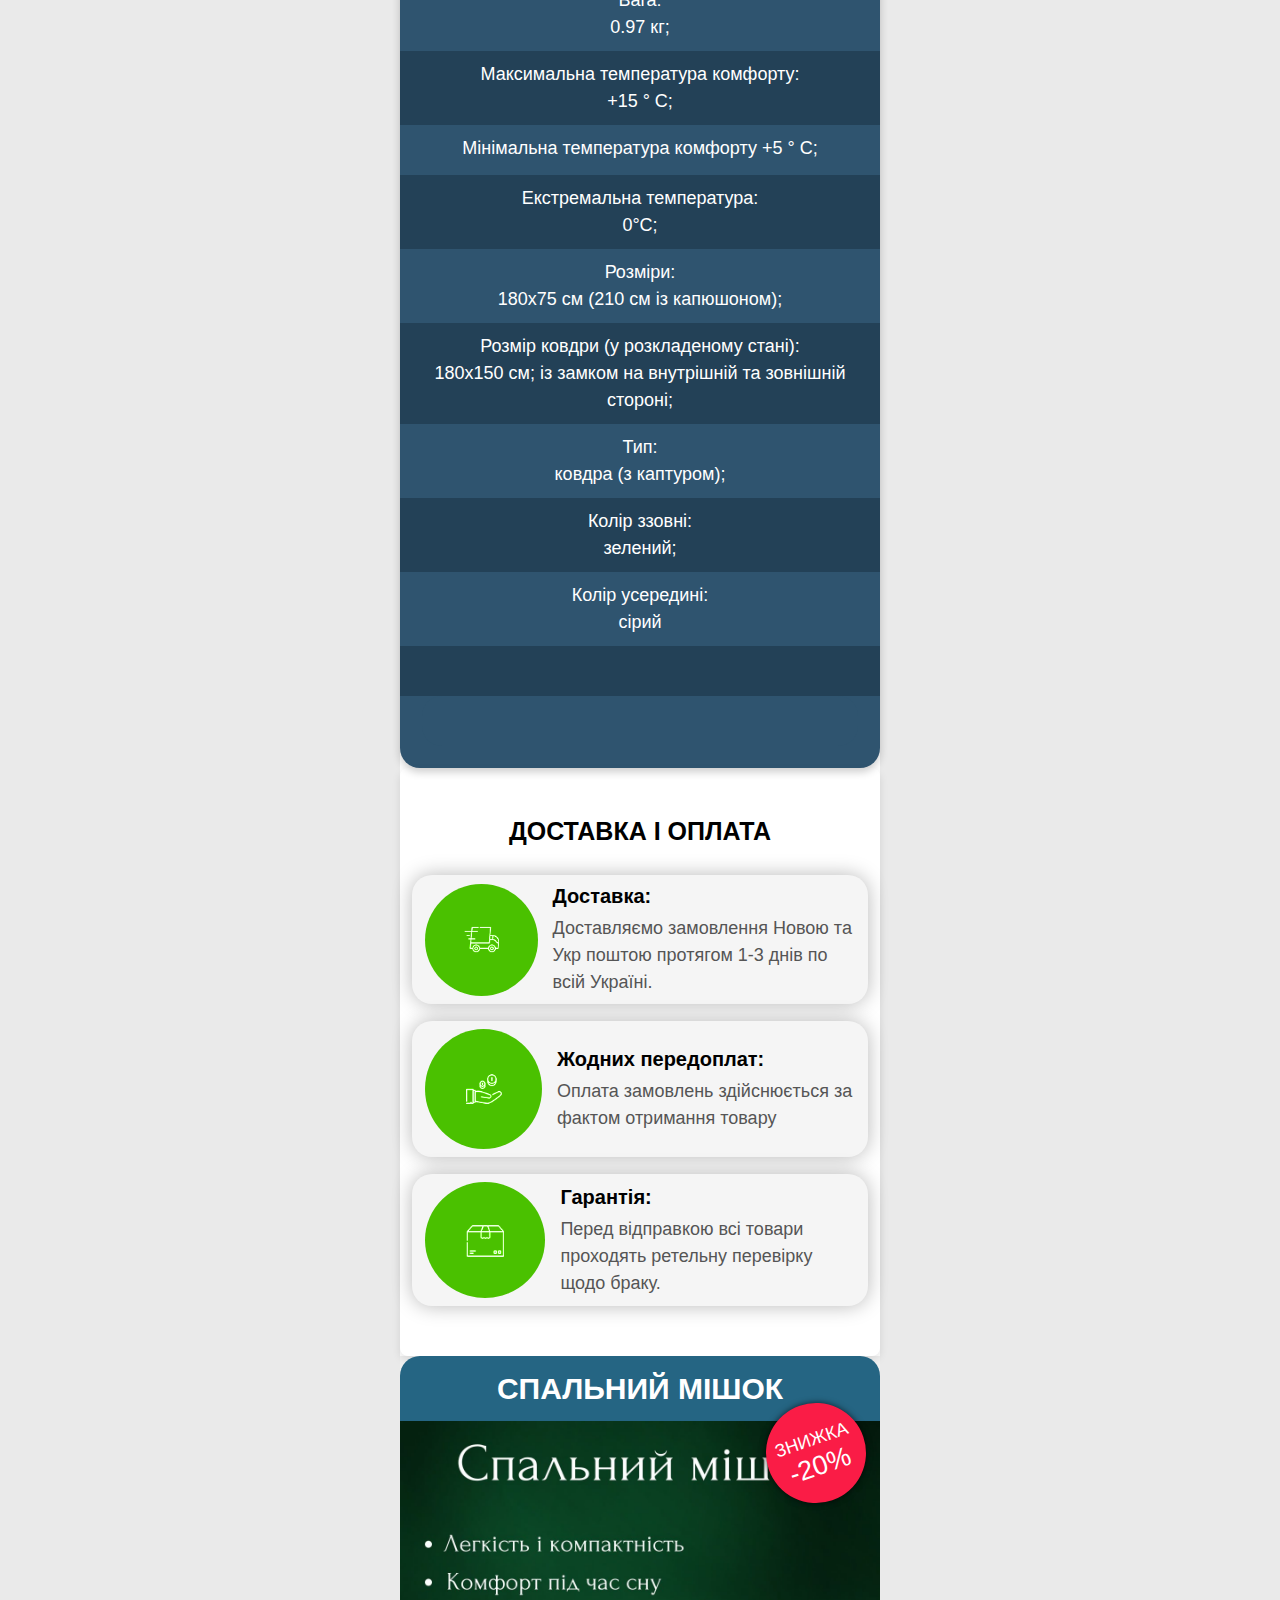
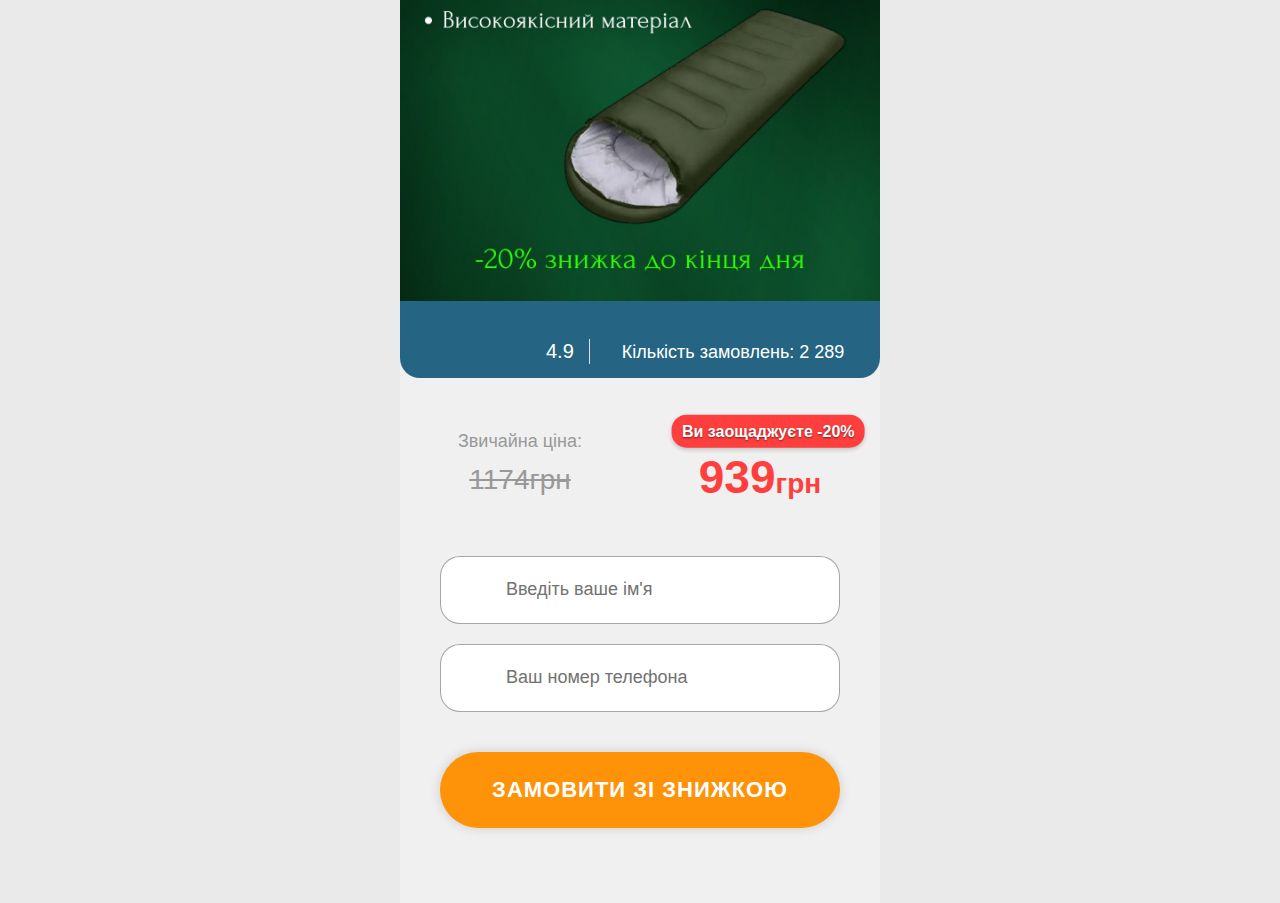
==== commit 346e3204: "Update index.html" ====
--- a/index.html
+++ b/index.html
@@ -69,7 +69,7 @@
        -20%
       </p>
      </div>
-                 <h1 class="main_title1">вентилятор • настільна лампа • ліхтар</h1>
+                 <h1 class="main_title1"></h1>
                   <!--<div class="sale"> <p>cкидкa <span>-53%</span></p></div>-->
             </div>
              <div class="reyt" id="order_form">
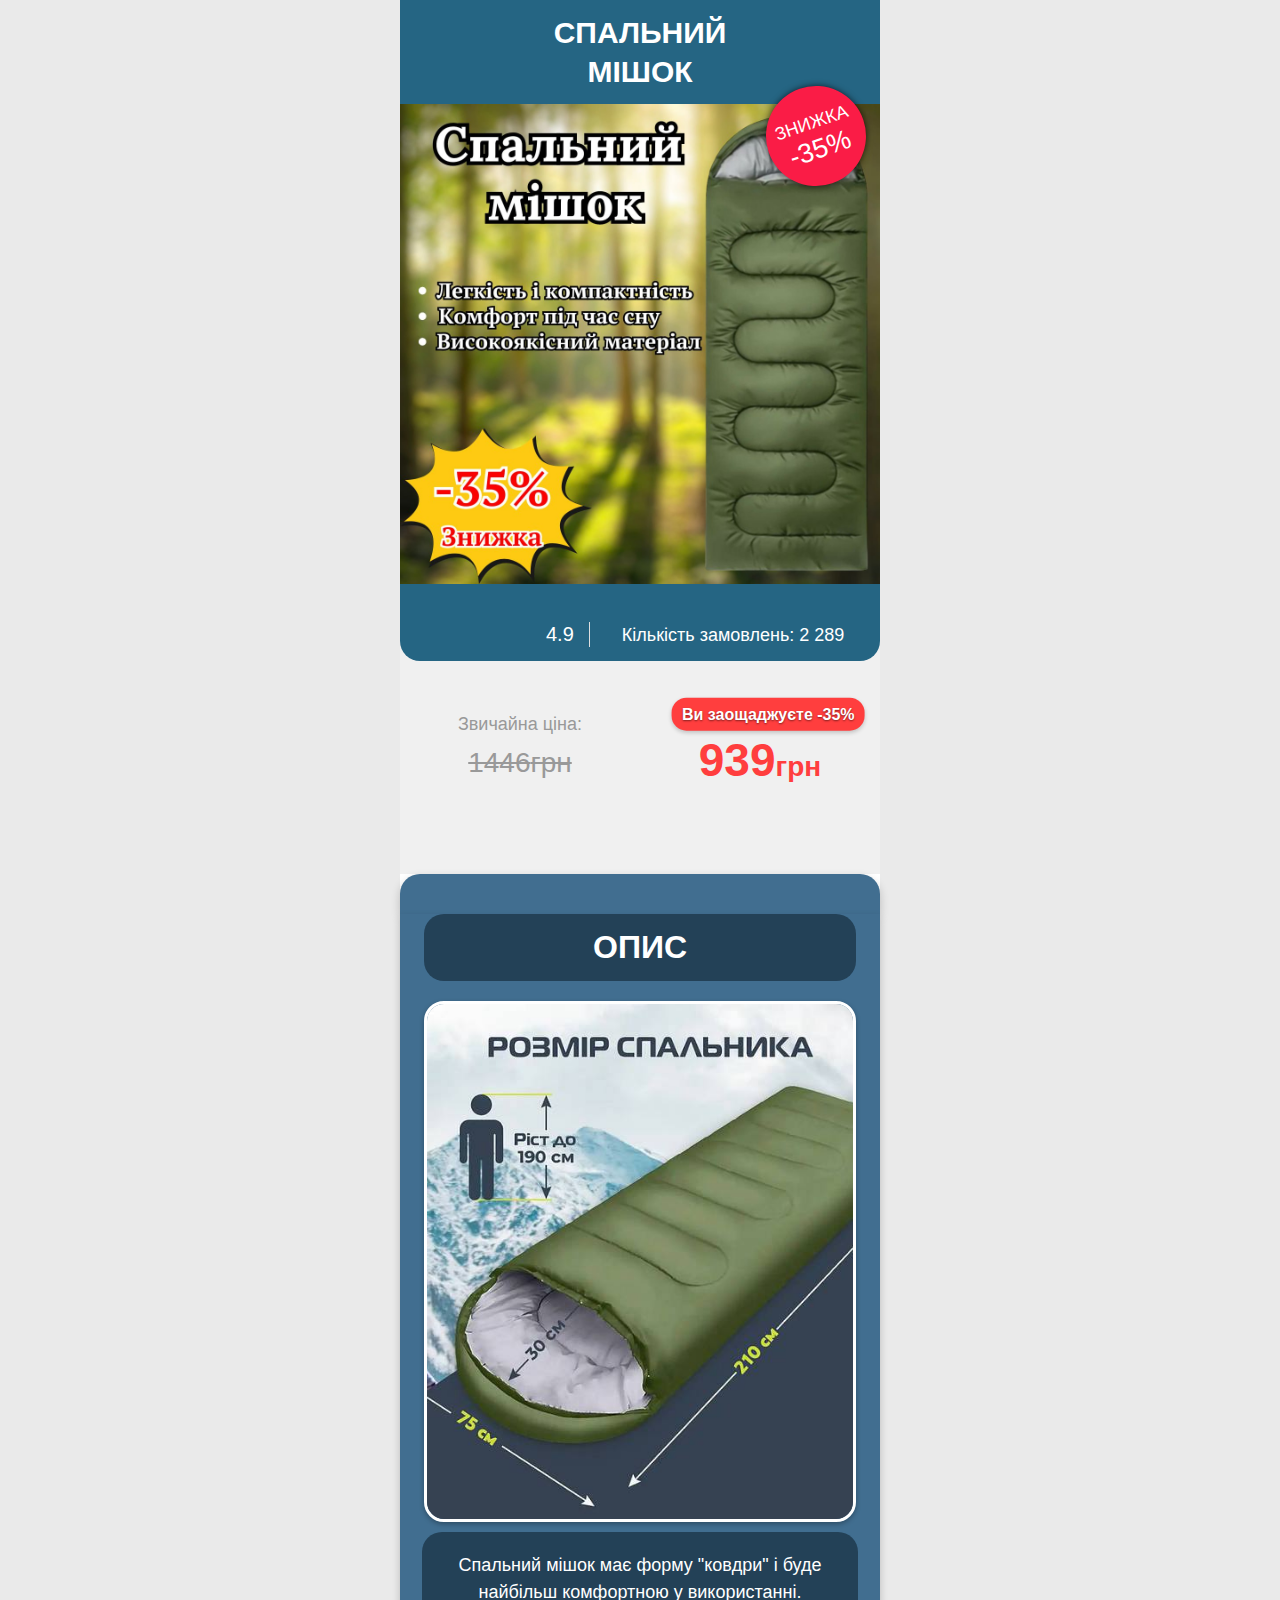
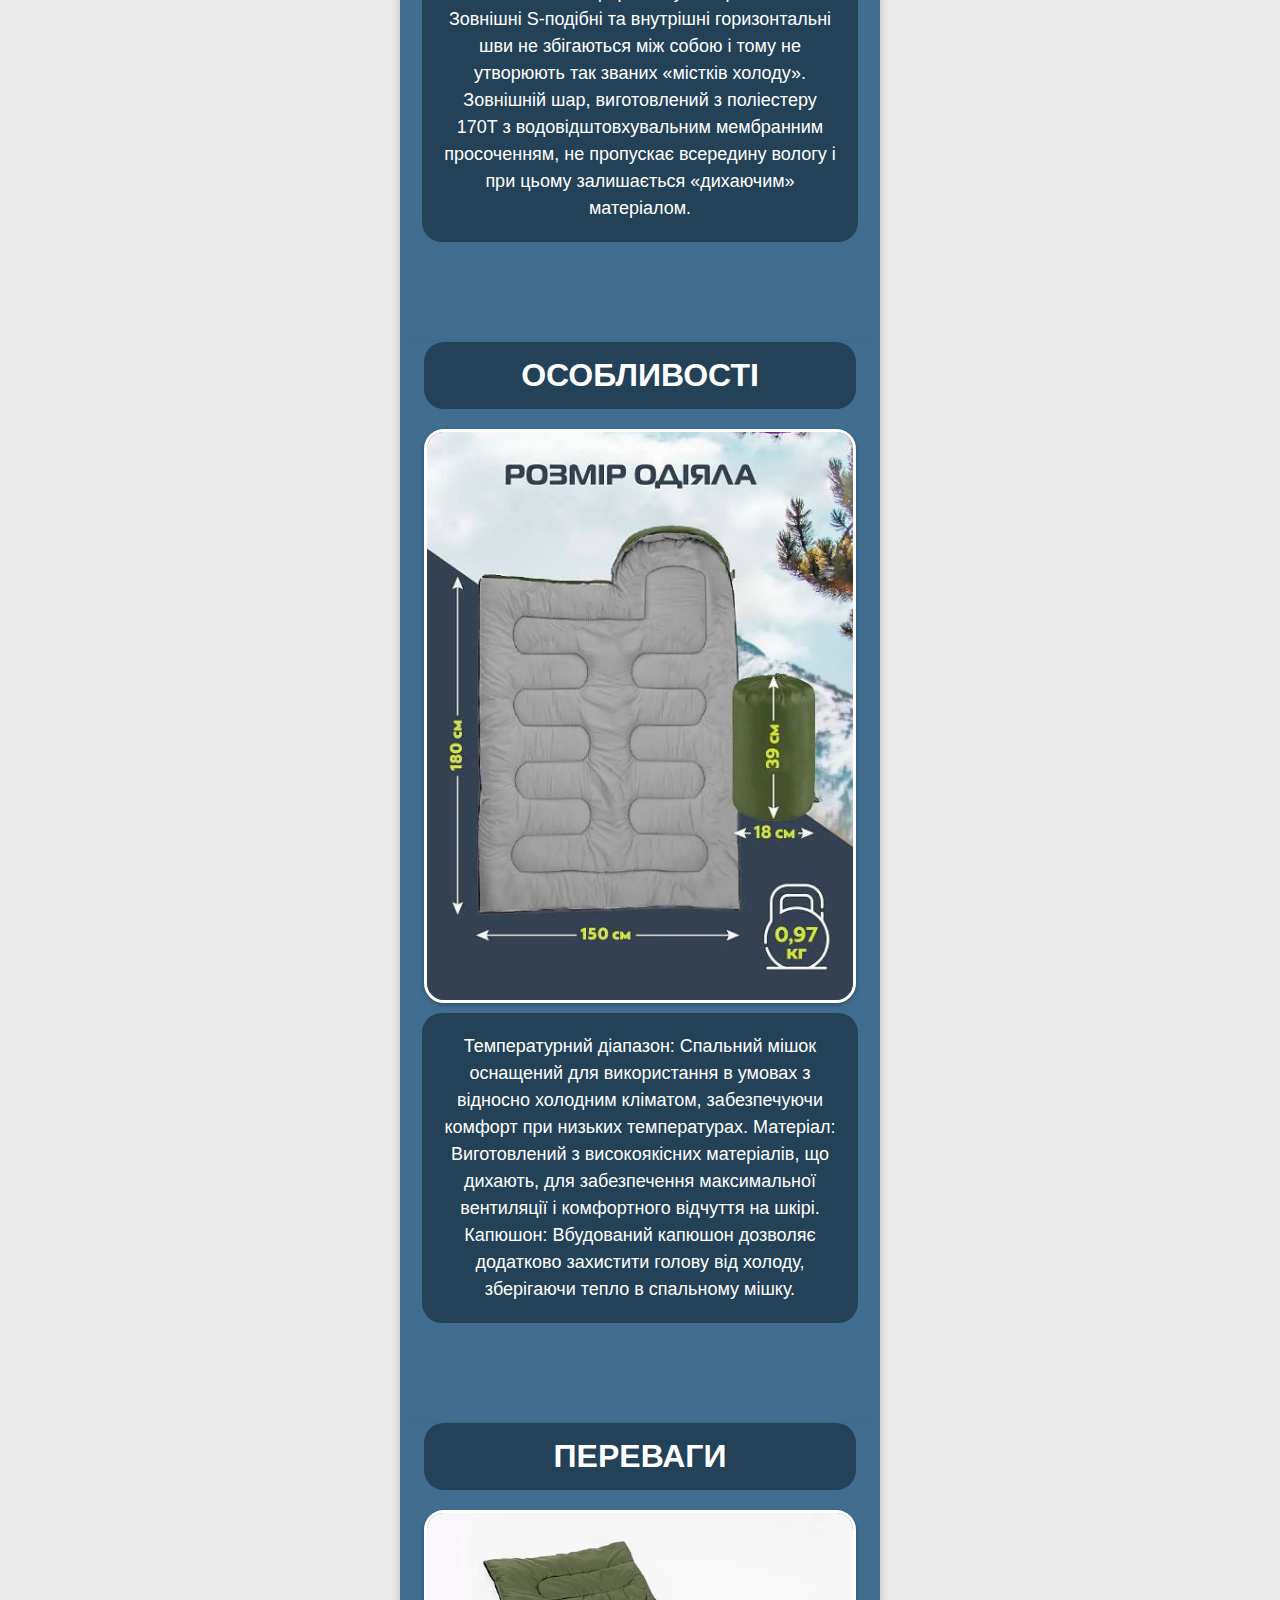
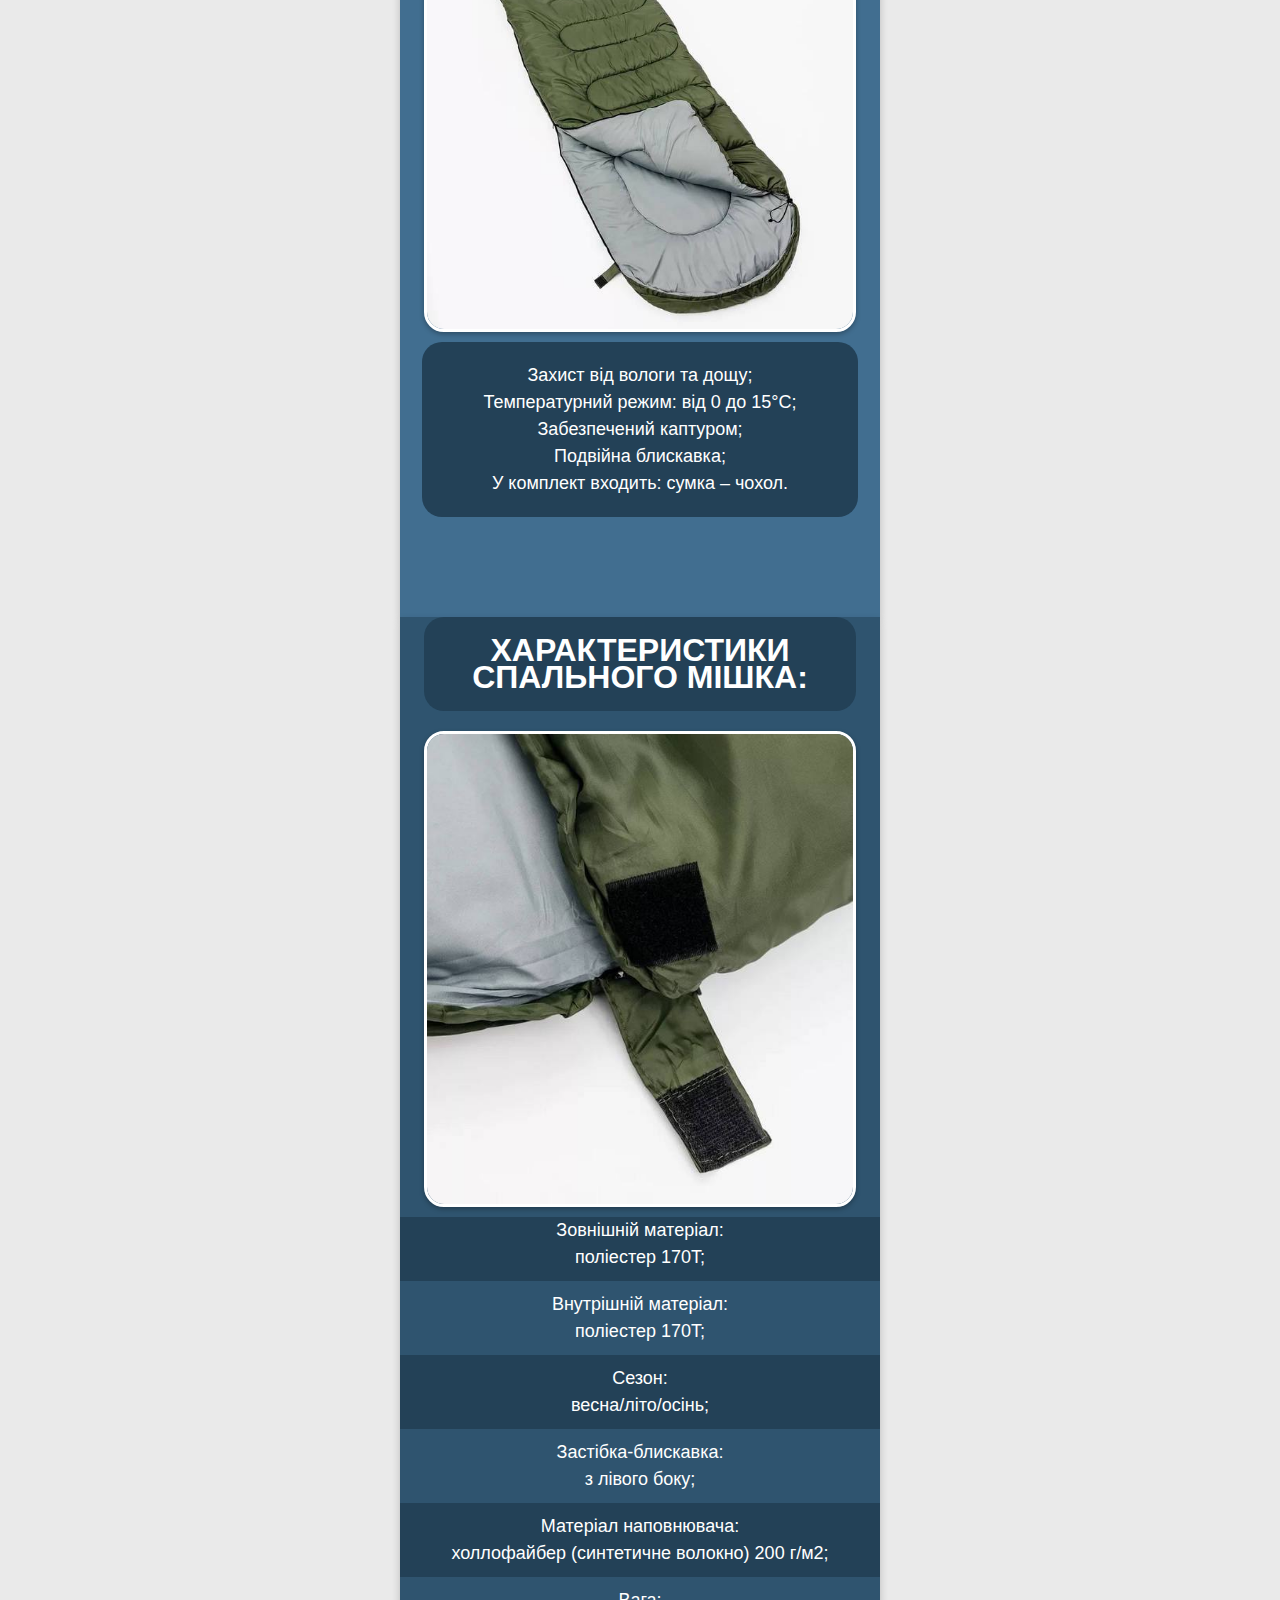
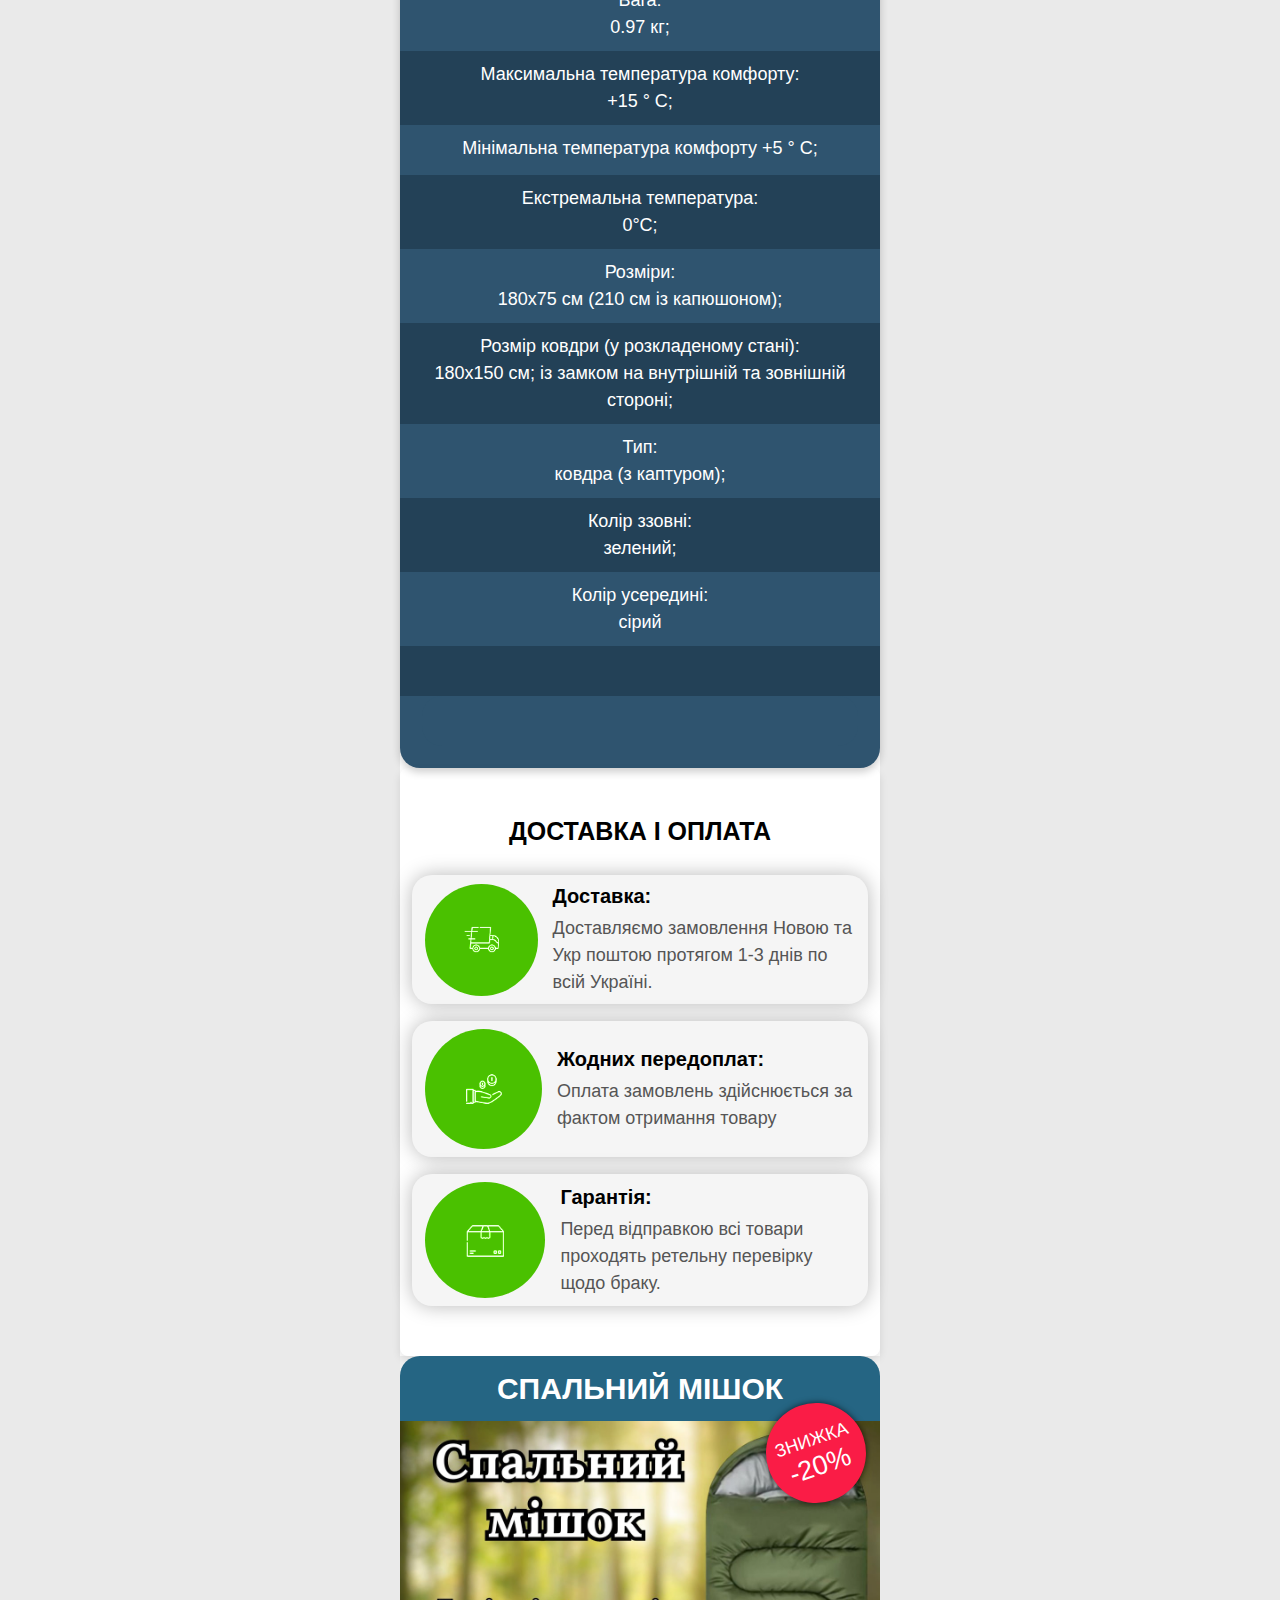
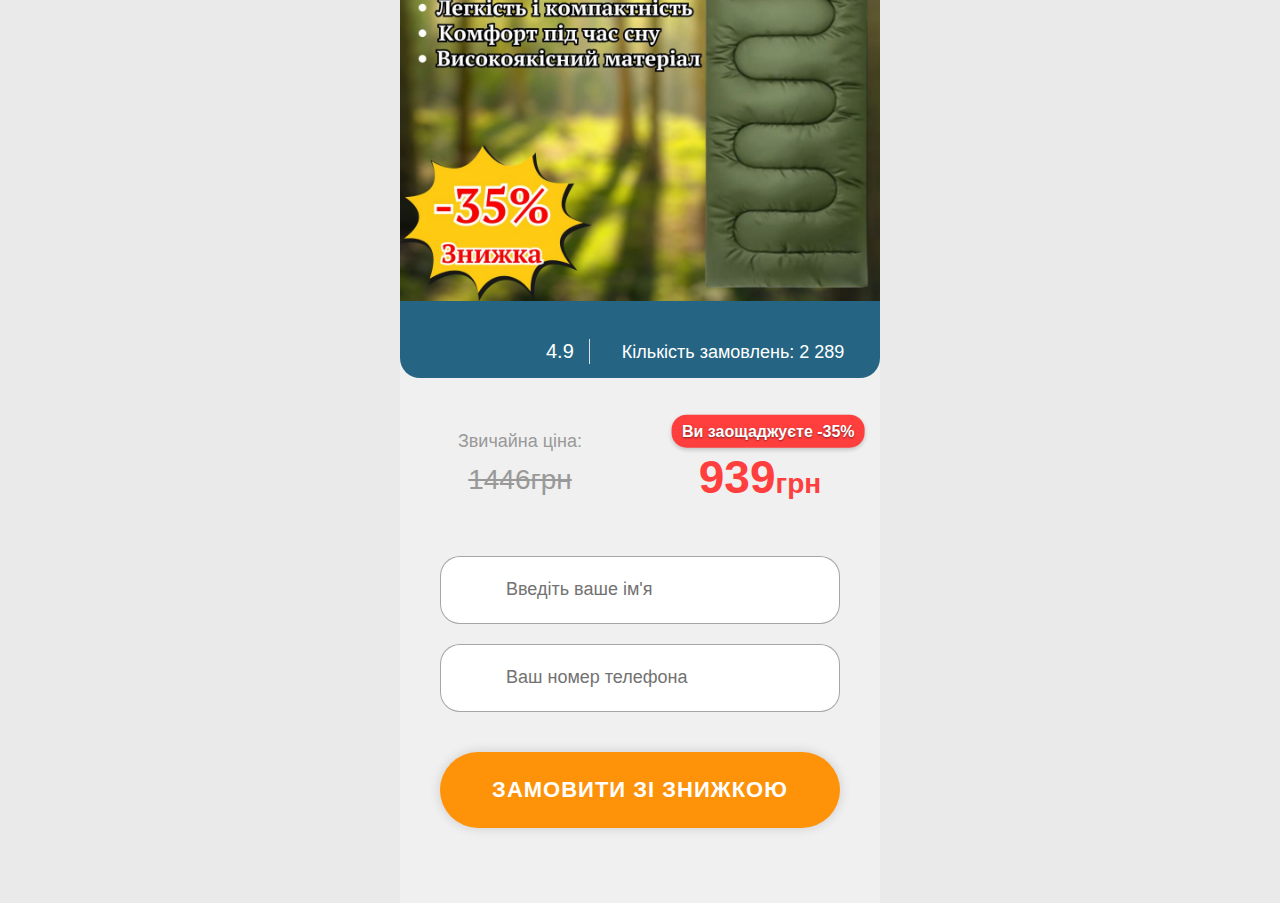
==== commit 2994118b: "Update index.html" ====
--- a/index.html
+++ b/index.html
@@ -60,13 +60,13 @@
         <header class="offer_section">
             <h1 class="main_title">Спальний <br>мішок </h1>
             <div class="header_image">  
-                <img src="./мішок_files/11.jpg" alt="">
+                <img src="./мішок_files/5555.jpg" alt="">
                 <div class="sale1">
       <p>
        Знижка
       </p>
       <p style="font-size: 27px;">
-       -20%
+       -35%
       </p>
      </div>
                  <h1 class="main_title1"></h1>
@@ -79,10 +79,10 @@
           <div class="price clearfix">
 				<div class="old">
     Звичайна ціна:
-    <p><span>1174</span><small>грн</small></p>
+    <p><span>1446</span><small>грн</small></p>
   </div>
 				<div class="new">
-					<div class="discount-banner">Ви заощаджуєте -20%</div>
+					<div class="discount-banner">Ви заощаджуєте -35%</div>
 					<p><span id="currentPrice">939</span><small>грн</small></p>
 				</div>
 			</div>
@@ -222,7 +222,7 @@
         <section class="offer_section"> 
 <h1 class="main_title2">Спальний мішок </h1>
             <div class="header_image">
-                <img src="./мішок_files/11.jpg" alt="">
+                <img src="./мішок_files/5555.jpg" alt="">
                 <div class="sale1">
       <p>
        Знижка
@@ -240,10 +240,10 @@
           <div class="price clearfix">
 				<div class="old">
     Звичайна ціна:
-    <p><span>1174</span><small>грн</small></p>
+    <p><span>1446</span><small>грн</small></p>
   </div>
 				<div class="new">
-					<div class="discount-banner">Ви заощаджуєте -20%</div>
+					<div class="discount-banner">Ви заощаджуєте -35%</div>
 					<p><span id="currentPrice">939</span><small>грн</small></p>
 				</div>
 			</div>
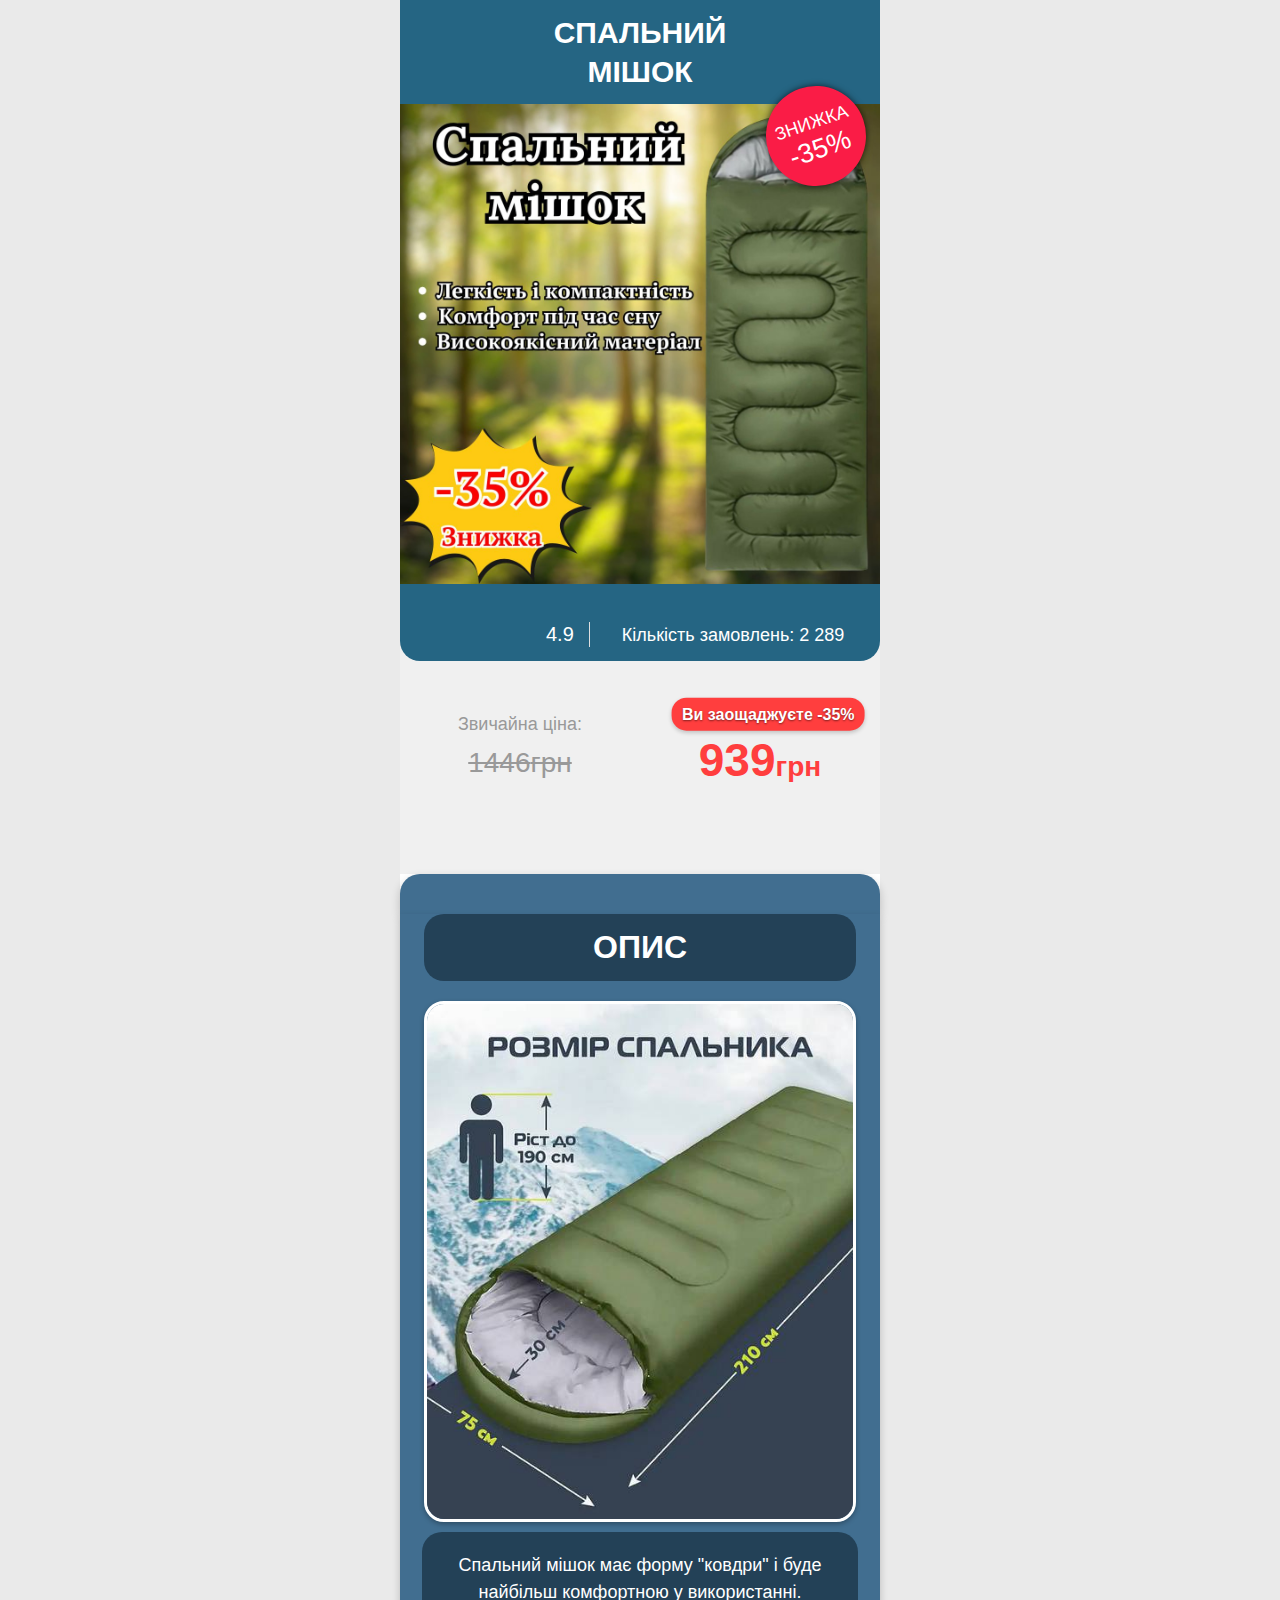
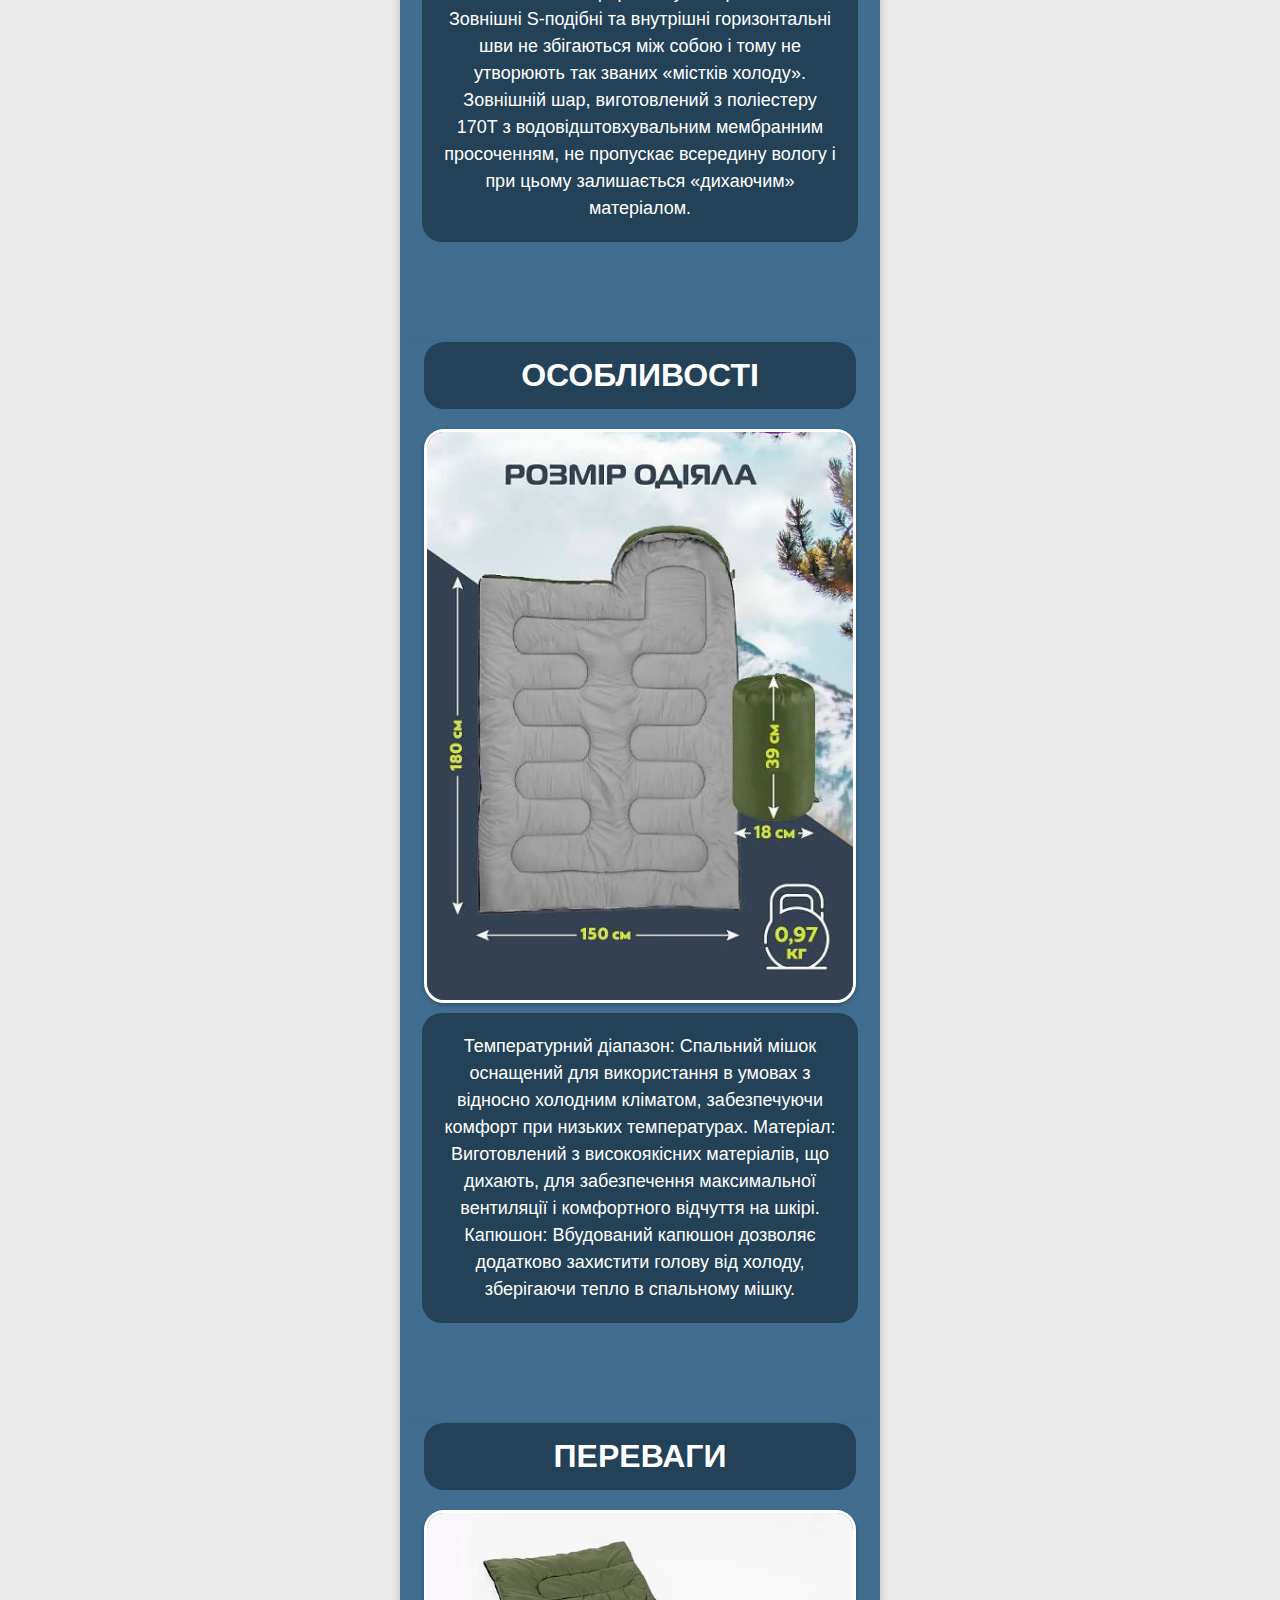
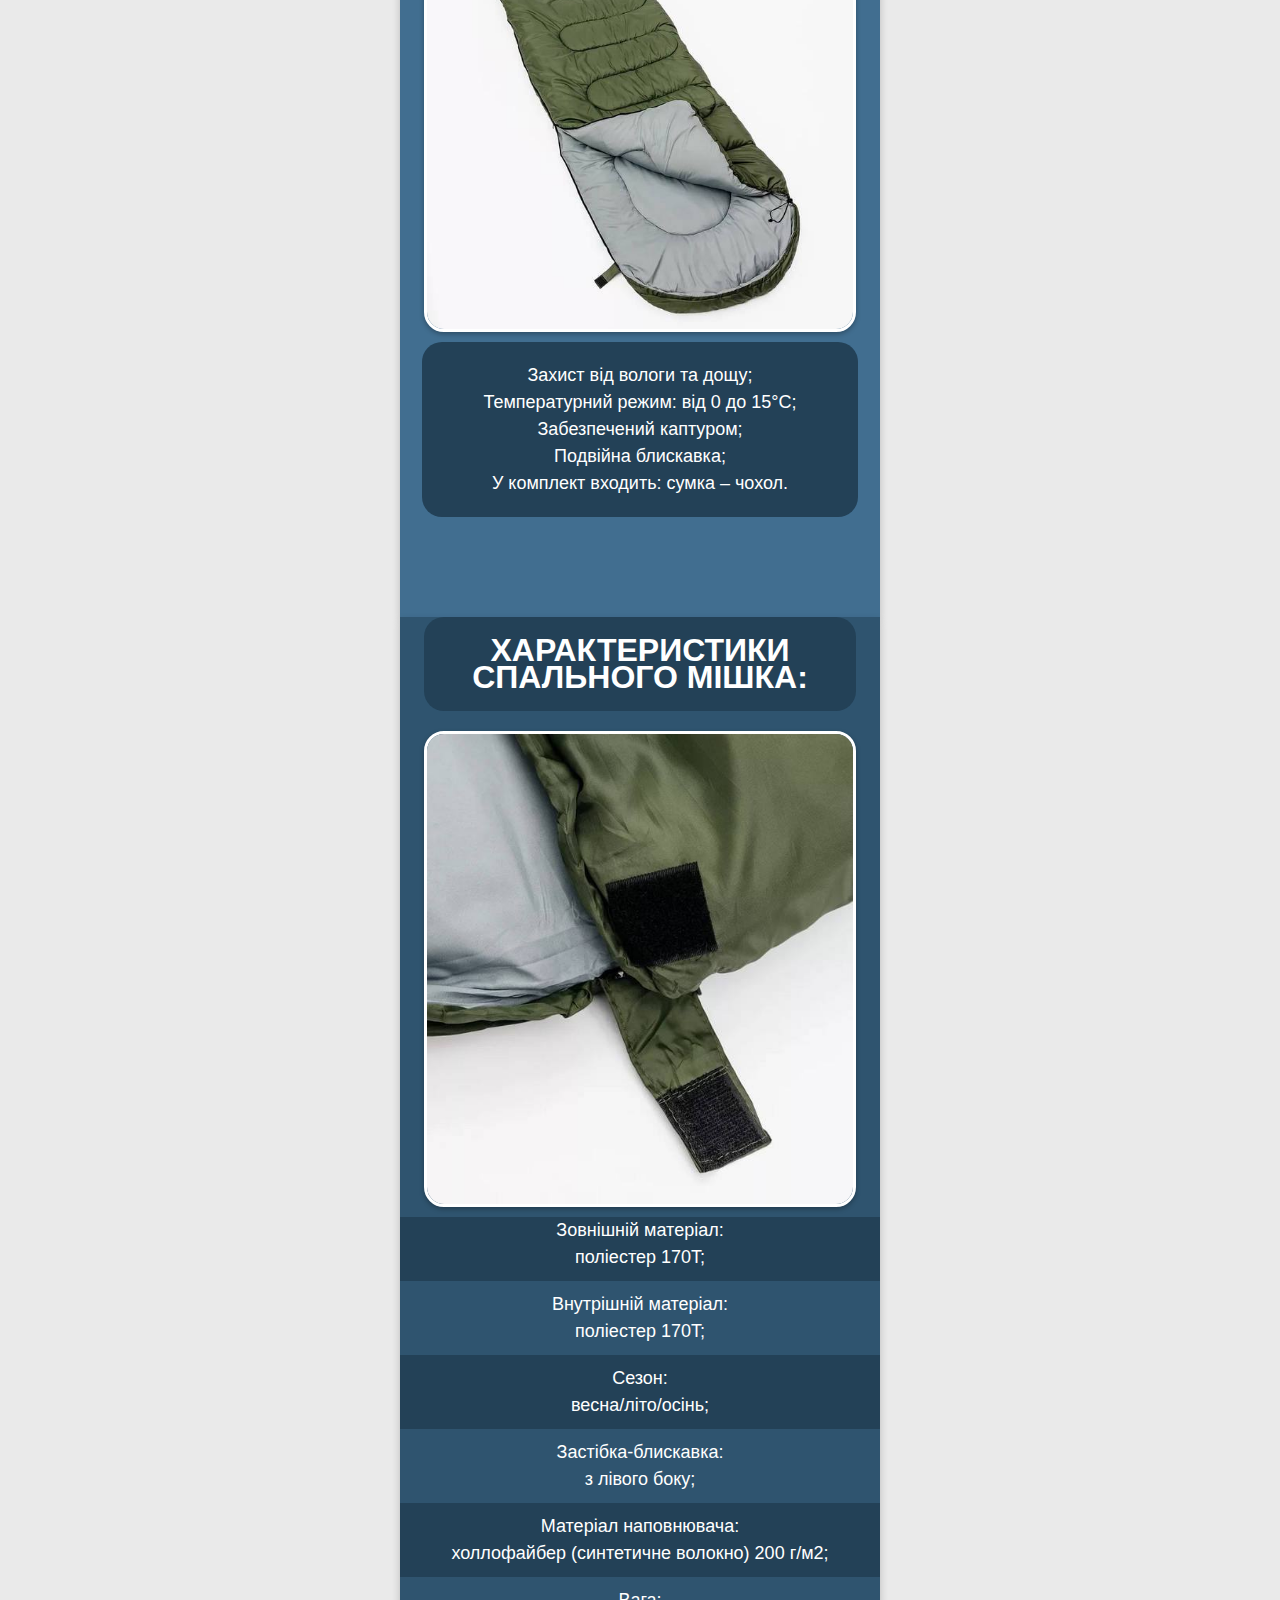
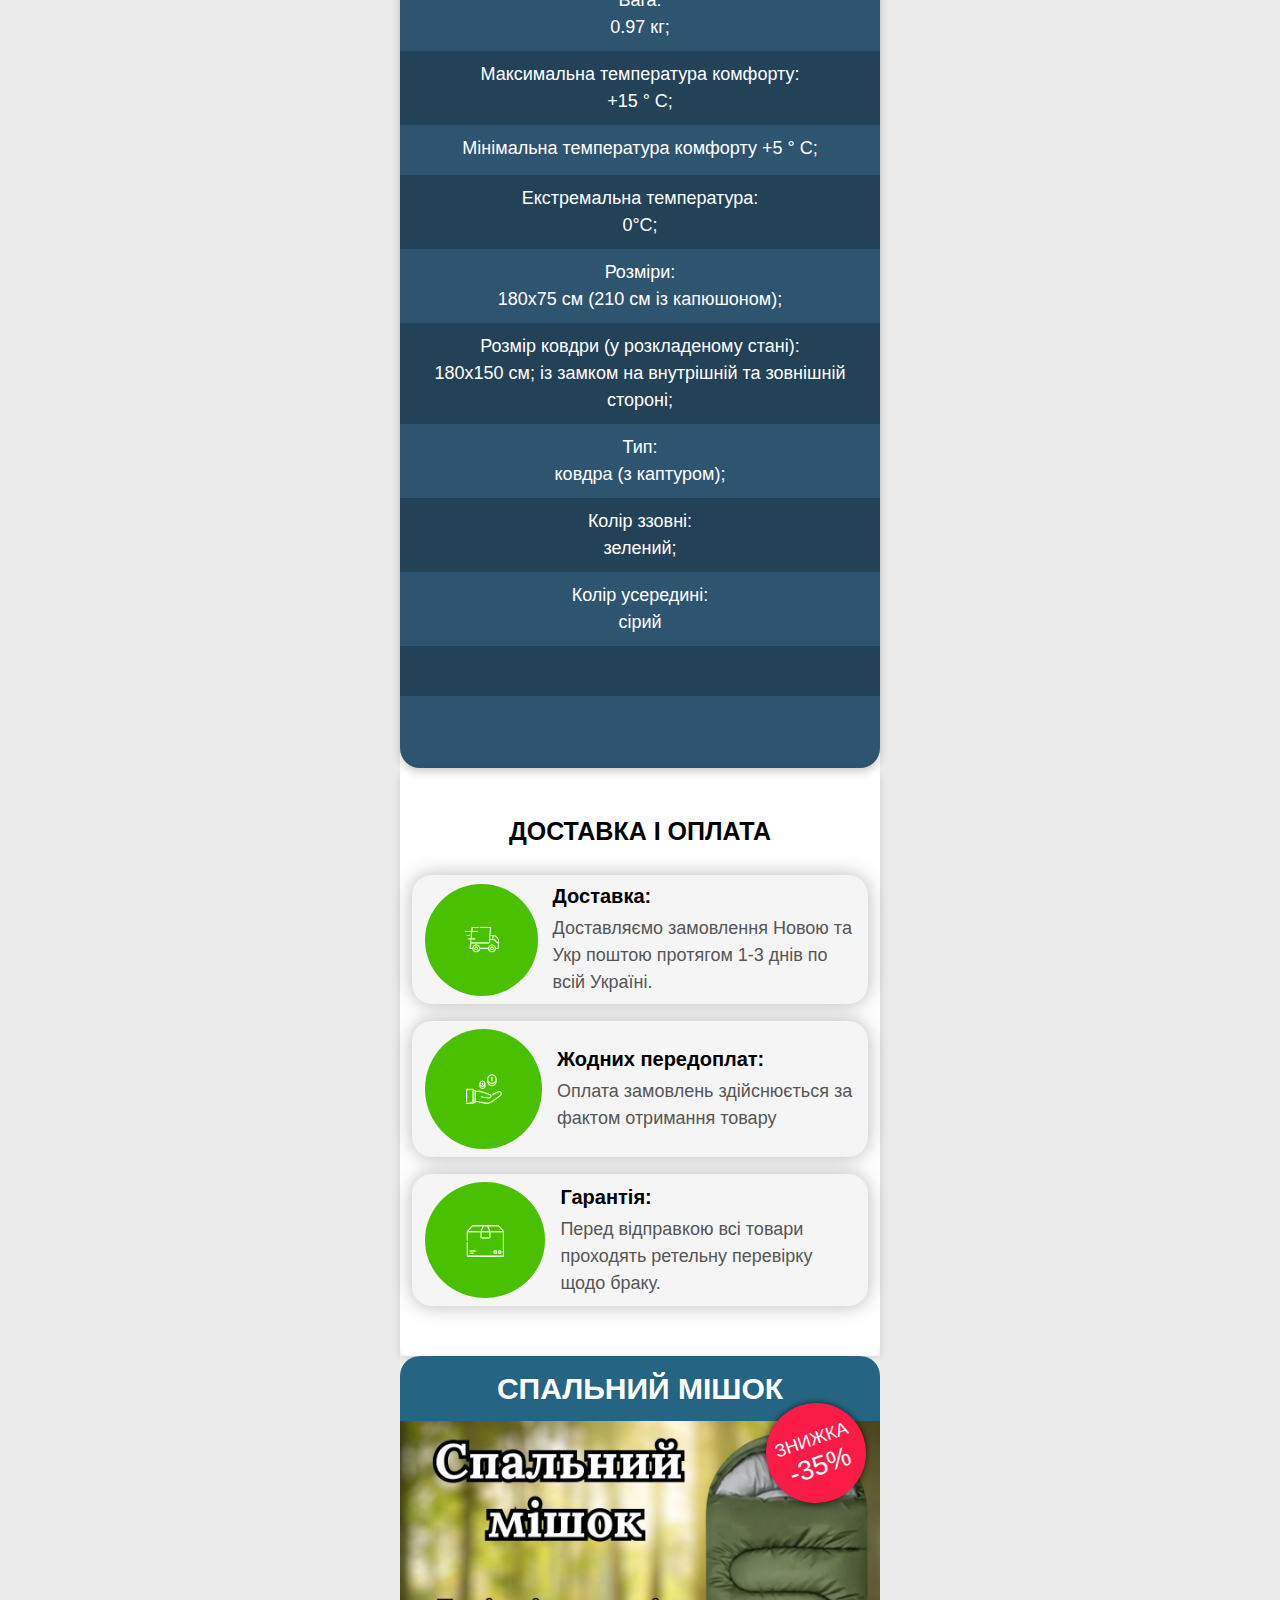
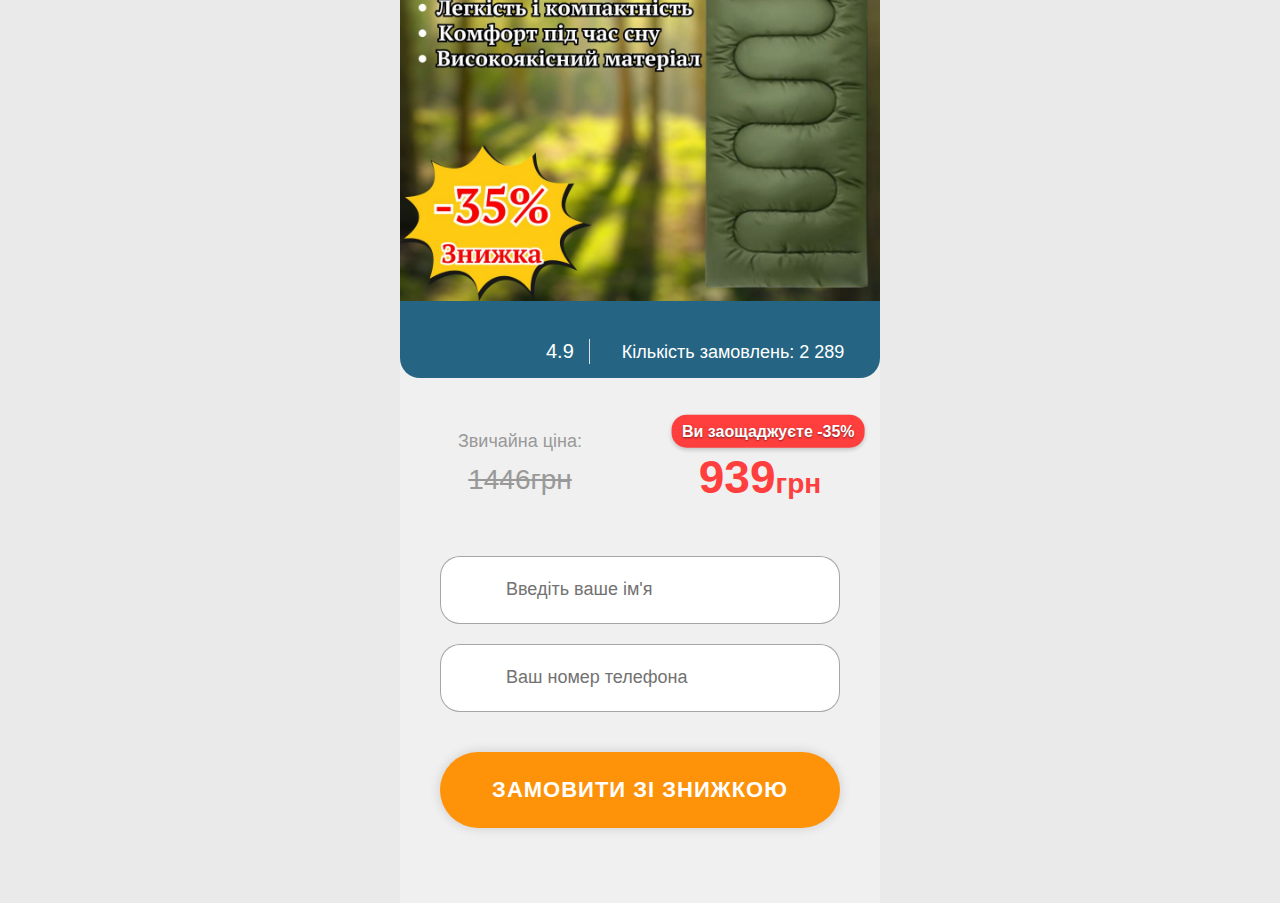
==== commit a7a7ab49: "Update index.html" ====
--- a/index.html
+++ b/index.html
@@ -228,7 +228,7 @@
        Знижка
       </p>
       <p style="font-size: 27px;">
-       -20%
+       -35%
       </p>
      </div>
                 <h1 class="main_title1"></h1>
